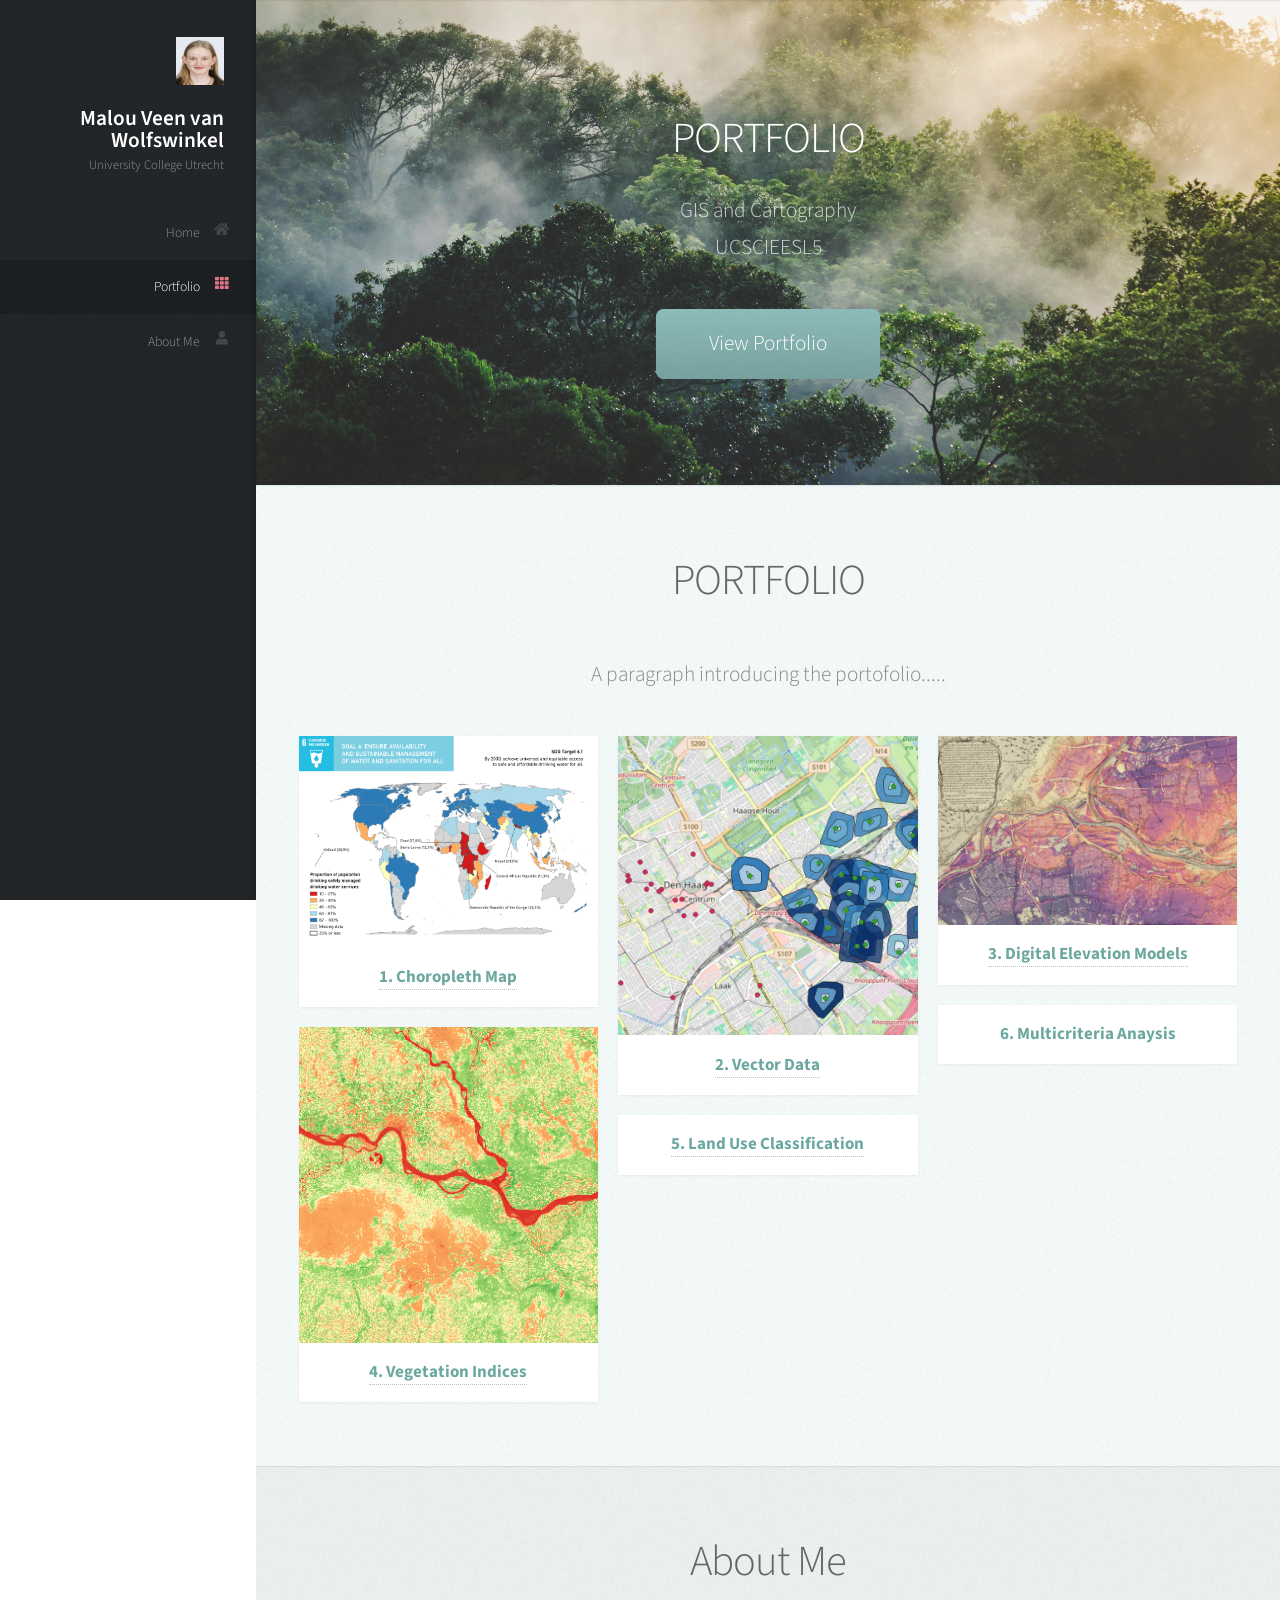
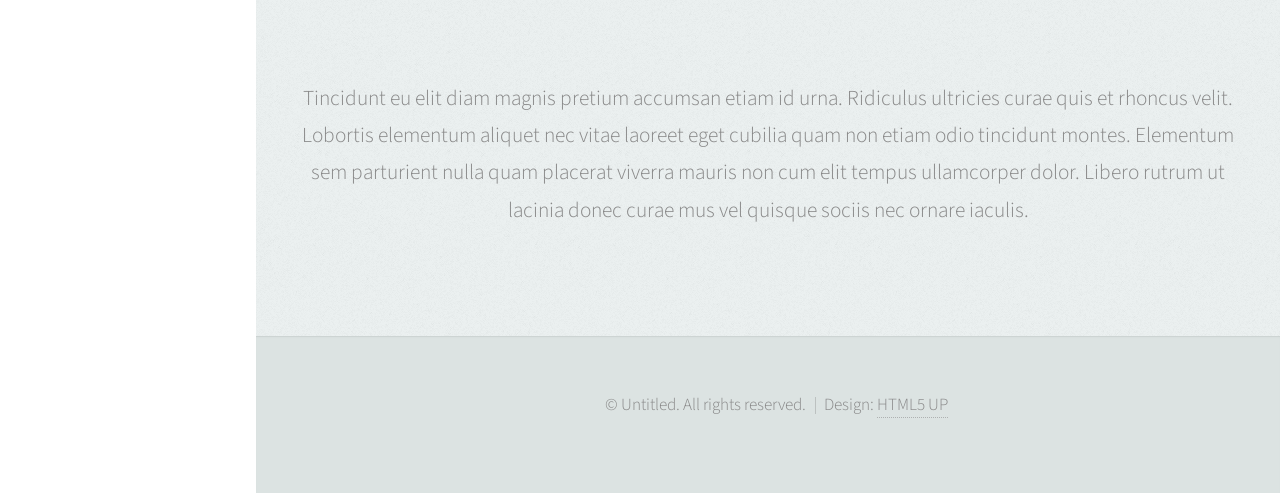
==== index.html @ cf175932 "adding covers for 5,6 adding images for 3" ====
<!DOCTYPE HTML>
<!--
	Prologue by HTML5 UP
	html5up.net | @ajlkn
	Free for personal and commercial use under the CCA 3.0 license (html5up.net/license)
-->
<html>
	<head>
		<title>GIS portfolio</title>
		<meta charset="utf-8" />
		<meta name="viewport" content="width=device-width, initial-scale=1, user-scalable=no" />
		<link rel="stylesheet" href="assets/css/main.css" />
	</head>
	<body class="is-preload">

		<!-- Header -->
			<div id="header">

				<div class="top">

					<!-- Logo -->
						<div id="logo">
							<span class="image avatar48"><img src="images/profile.png" alt="" /></span>
							<h1 id="title">Malou Veen van Wolfswinkel</h1>
							<p>University College Utrecht</p>
						</div>

					<!-- Nav -->
						<nav id="nav">
							<ul>
								<li><a href="#top" id="top-link"><span class="icon solid fa-home">Home</span></a></li>
								<li><a href="#portfolio" id="portfolio-link"><span class="icon solid fa-th">Portfolio</span></a></li>
								<li><a href="#about" id="about-link"><span class="icon solid fa-user">About Me</span></a></li>
								<!-- <li><a href="#contact" id="contact-link"><span class="icon solid fa-envelope">Contact</span></a></li> -->
							</ul>
						</nav>

				</div>

			</div>

		<!-- Main -->
			<div id="main">

				<!-- Intro -->
					<section id="top" class="one dark cover">
						<div class="container">

							<header>
								<h2 class="alt"><strong>PORTFOLIO</strong></h2>
								<p>GIS and Cartography<br />
								UCSCIEESL5</p>
							</header>

							<footer>
								<a href="#portfolio" class="button scrolly">View Portfolio</a>
							</footer>

						</div>
					</section>

				<!-- Portfolio -->
					<section id="portfolio" class="two">
						<div class="container">

							<header>
								<h2>PORTFOLIO</h2>
							</header>

							<p>A paragraph introducing the portofolio.....</p>

							<div class="row">
								<div class="col-4 col-12-mobile">
									<article class="item">
										<a href="1_choropleth_map.html" class="image fit"><img src="images/pic02.png" alt="" /></a>
										<header>
											<h3>
												<a href="1_choropleth_map.html">1. Choropleth Map</a>
											</h3>
										</header>
									</article>
									<article class="item">
										<a href="4_vegetation_indices.html" class="image fit"><img src="images/4_vegetation_indices_cover.png" alt="" /></a>
										<header>
											<h3>
												<a href="4_vegetation_indices.html">4. Vegetation Indices</a>
											</h3>
										</header>
									</article>
								</div>
								<div class="col-4 col-12-mobile">
									<article class="item">
										<a href="2_vector_data.html" class="image fit"><img src="images/2_residences_cover.png" alt="" /></a>
										<header>
											<h3>
												<a href="2_vector_data.html">2. Vector Data</a>
											</h3>
										</header>
									</article>
									<article class="item">
										<a href="5_land_use.html" class="image fit"><img src="images/5_cover.jpg" alt="" /></a>
										<header>
											<h3>
												<a href="5_land_use.html">5. Land Use Classification</a>
											</h3>
										</header>
									</article>
								</div>
								<div class="col-4 col-12-mobile">
									<article class="item">
										<a href="3_digital_elevation.html" class="image fit"><img src="images/3_elevation_cover.png" alt="" /></a>
										<header>
											<h3>
												<a href="3_digital_elevation.html">3. Digital Elevation Models</a>
											</h3>
										</header>
									</article>
									<article class="item">
										<a href="#" class="image fit"><img src="images/6_cover.jpg" alt="" /></a>
										<header>
											<h3>6. Multicriteria Anaysis</h3>
										</header>
									</article>
								</div>
							</div>

						</div>
					</section>

				<!-- About Me -->
					<section id="about" class="three">
						<div class="container">

							<header>
								<h2>About Me</h2>
							</header>

							<a href="#" class="image featured"><img src="images/pic08.jpg" alt="" /></a>

							<p>Tincidunt eu elit diam magnis pretium accumsan etiam id urna. Ridiculus
							ultricies curae quis et rhoncus velit. Lobortis elementum aliquet nec vitae
							laoreet eget cubilia quam non etiam odio tincidunt montes. Elementum sem
							parturient nulla quam placerat viverra mauris non cum elit tempus ullamcorper
							dolor. Libero rutrum ut lacinia donec curae mus vel quisque sociis nec
							ornare iaculis.</p>

						</div>
					</section>

			</div>

		<!-- Footer -->
			<div id="footer">

				<!-- Copyright -->
					<ul class="copyright">
						<li>&copy; Untitled. All rights reserved.</li><li>Design: <a href="http://html5up.net">HTML5 UP</a></li>
					</ul>

			</div>

		<!-- Scripts -->
			<script src="assets/js/jquery.min.js"></script>
			<script src="assets/js/jquery.scrolly.min.js"></script>
			<script src="assets/js/jquery.scrollex.min.js"></script>
			<script src="assets/js/browser.min.js"></script>
			<script src="assets/js/breakpoints.min.js"></script>
			<script src="assets/js/util.js"></script>
			<script src="assets/js/main.js"></script>

	</body>
</html>
---- assets/css/main.css ----
@import url("fontawesome-all.min.css");
@import url("https://fonts.googleapis.com/css?family=Source+Sans+Pro:300,300italic,400,600");

/*
	Prologue by HTML5 UP
	html5up.net | @ajlkn
	Free for personal and commercial use under the CCA 3.0 license (html5up.net/license)
*/

html, body, div, span, applet, object,
iframe, h1, h2, h3, h4, h5, h6, p, blockquote,
pre, a, abbr, acronym, address, big, cite,
code, del, dfn, em, img, ins, kbd, q, s, samp,
small, strike, strong, sub, sup, tt, var, b,
u, i, center, dl, dt, dd, ol, ul, li, fieldset,
form, label, legend, table, caption, tbody,
tfoot, thead, tr, th, td, article, aside,
canvas, details, embed, figure, figcaption,
footer, header, hgroup, menu, nav, output, ruby,
section, summary, time, mark, audio, video {
	margin: 0;
	padding: 0;
	border: 0;
	font-size: 100%;
	font: inherit;
	vertical-align: baseline;}

article, aside, details, figcaption, figure,
footer, header, hgroup, menu, nav, section {
	display: block;}

body {
	line-height: 1;
}

ol, ul {
	list-style: none;
}

blockquote, q {
	quotes: none;
}

	blockquote:before, blockquote:after, q:before, q:after {
		content: '';
		content: none;
	}

table {
	border-collapse: collapse;
	border-spacing: 0;
}

body {
	-webkit-text-size-adjust: none;
}

mark {
	background-color: transparent;
	color: inherit;
}

input::-moz-focus-inner {
	border: 0;
	padding: 0;
}

input, select, textarea {
	-moz-appearance: none;
	-webkit-appearance: none;
	-ms-appearance: none;
	appearance: none;
}

/* Basic */

	html {
		box-sizing: border-box;
	}

	*, *:before, *:after {
		box-sizing: inherit;
	}

	body {
		background: #fff;
		font-family: 'Source Sans Pro', sans-serif;
		font-size: 19pt;
		font-weight: 300;
		line-height: 1.75em;
		color: #888;
	}

		body.is-preload *, body.is-preload *:before, body.is-preload *:after {
			-moz-animation: none !important;
			-webkit-animation: none !important;
			-ms-animation: none !important;
			animation: none !important;
			-moz-transition: none !important;
			-webkit-transition: none !important;
			-ms-transition: none !important;
			transition: none !important;
		}

	input, textarea, select {
		font-family: 'Source Sans Pro', sans-serif;
		font-size: 19pt;
		font-weight: 300;
		line-height: 1.75em;
		color: #888;
	}

	h1, h2, h3, h4, h5, h6 {
		font-weight: 300;
		color: #666;
		line-height: 1.5em;
	}

	h1 a, h2 a, h3 a, h4 a, h5 a, h6 a {
		color: inherit;
		text-decoration: none;
	}

		h1 a strong, h2 a strong, h3 a strong, h4 a strong, h5 a strong, h6 a strong {
			color: #333;
		}

	h2 {
		font-size: 2em;
		letter-spacing: -1px;
	}

		h2.alt {
			color: #888;
		}

			h2.alt strong {
				color: #666;
			}

	h3 {
		font-size: 1.5em;
	}

	.row h3 {
		color: #6ca89f;
		font-weight: 700;
	}

	header {
		margin: 0 0 2em 0;
	}

		header > p {
			margin: 1em 0 0 0;
		}

	footer {
		margin: 2em 0 0 0;
	}

	strong, b {
		font-weight: 300;
		color: #666;
	}

	em, i {
		font-style: italic;
	}

	a {
		text-decoration: none;
		color: inherit;
		border-bottom: dotted 1px rgba(128, 128, 128, 0.5);
		-moz-transition: color 0.35s ease-in-out, border-bottom-color 0.35s ease-in-out;
		-webkit-transition: color 0.35s ease-in-out, border-bottom-color 0.35s ease-in-out;
		-ms-transition: color 0.35s ease-in-out, border-bottom-color 0.35s ease-in-out;
		transition: color 0.35s ease-in-out, border-bottom-color 0.35s ease-in-out;
		outline: 0;
	}

		a:hover {
			color: #E27689;
			border-bottom-color: rgba(255, 255, 255, 0);
		}

	sub {
		position: relative;
		top: 0.5em;
		font-size: 0.8em;
	}

	sup {
		position: relative;
		top: -0.5em;
		font-size: 0.8em;
	}

	hr {
		border: 0;
		border-top: solid 1px #ddd;
	}

	blockquote {
		border-left: solid 0.5em #ddd;
		padding: 1em 0 1em 2em;
		font-style: italic;
	}

	p, ul, ol, dl, table {
		margin-bottom: 2em;
	}

	br.clear {
		clear: both;
	}

/* Container */

	.container {
		margin: 0 auto;
		max-width: 100%;
		width: 1400px;
	}

		@media screen and (min-width: 961px) and (max-width: 1880px) {

			.container {
				width: 1200px;
			}

		}

		@media screen and (min-width: 961px) and (max-width: 1620px) {

			.container {
				width: 960px;
			}

		}

		@media screen and (min-width: 961px) and (max-width: 1320px) {

			.container {
				width: 100%;
			}

		}

		@media screen and (max-width: 960px) {

			.container {
				width: 100%;
			}

		}

		@media screen and (max-width: 736px) {

			.container {
				width: 100%;
			}

		}

/* Row */

	.row {
		display: flex;
		flex-wrap: wrap;
		box-sizing: border-box;
		align-items: stretch;
	}

		.row > * {
			box-sizing: border-box;
		}

		.row.gtr-uniform > * > :last-child {
			margin-bottom: 0;
		}

		.row.aln-left {
			justify-content: flex-start;
		}

		.row.aln-center {
			justify-content: center;
		}

		.row.aln-right {
			justify-content: flex-end;
		}

		.row.aln-top {
			align-items: flex-start;
		}

		.row.aln-middle {
			align-items: center;
		}

		.row.aln-bottom {
			align-items: flex-end;
		}

		.row > .imp {
			order: -1;
		}

		.row > .col-1 {
			width: 8.33333%;
		}

		.row > .off-1 {
			margin-left: 8.33333%;
		}

		.row > .col-2 {
			width: 16.66667%;
		}

		.row > .off-2 {
			margin-left: 16.66667%;
		}

		.row > .col-3 {
			width: 25%;
		}

		.row > .off-3 {
			margin-left: 25%;
		}

		.row > .col-4 {
			width: 33.33333%;
		}

		.row > .off-4 {
			margin-left: 33.33333%;
		}

		.row > .col-5 {
			width: 41.66667%;
		}

		.row > .off-5 {
			margin-left: 41.66667%;
		}

		.row > .col-6 {
			width: 50%;
		}

		.row > .off-6 {
			margin-left: 50%;
		}

		.row > .col-7 {
			width: 58.33333%;
		}

		.row > .off-7 {
			margin-left: 58.33333%;
		}

		.row > .col-8 {
			width: 66.66667%;
		}

		.row > .off-8 {
			margin-left: 66.66667%;
		}

		.row > .col-9 {
			width: 75%;
		}

		.row > .off-9 {
			margin-left: 75%;
		}

		.row > .col-10 {
			width: 83.33333%;
		}

		.row > .off-10 {
			margin-left: 83.33333%;
		}

		.row > .col-11 {
			width: 91.66667%;
		}

		.row > .off-11 {
			margin-left: 91.66667%;
		}

		.row > .col-12 {
			width: 100%;
		}

		.row > .off-12 {
			margin-left: 100%;
		}

		.row.gtr-0 {
			margin-top: 0px;
			margin-left: 0px;
		}

			.row.gtr-0 > * {
				padding: 0px 0 0 0px;
			}

			.row.gtr-0.gtr-uniform {
				margin-top: 0px;
			}

				.row.gtr-0.gtr-uniform > * {
					padding-top: 0px;
				}

		.row.gtr-25 {
			margin-top: -10px;
			margin-left: -10px;
		}

			.row.gtr-25 > * {
				padding: 10px 0 0 10px;
			}

			.row.gtr-25.gtr-uniform {
				margin-top: -10px;
			}

				.row.gtr-25.gtr-uniform > * {
					padding-top: 10px;
				}

		.row.gtr-50 {
			margin-top: -20px;
			margin-left: -20px;
		}

			.row.gtr-50 > * {
				padding: 20px 0 0 20px;
			}

			.row.gtr-50.gtr-uniform {
				margin-top: -20px;
			}

				.row.gtr-50.gtr-uniform > * {
					padding-top: 20px;
				}

		.row {
			margin-top: -40px;
			margin-left: -40px;
		}

			.row > * {
				padding: 40px 0 0 40px;
			}

			.row.gtr-uniform {
				margin-top: -40px;
			}

				.row.gtr-uniform > * {
					padding-top: 40px;
				}

		.row.gtr-150 {
			margin-top: -60px;
			margin-left: -60px;
		}

			.row.gtr-150 > * {
				padding: 60px 0 0 60px;
			}

			.row.gtr-150.gtr-uniform {
				margin-top: -60px;
			}

				.row.gtr-150.gtr-uniform > * {
					padding-top: 60px;
				}

		.row.gtr-200 {
			margin-top: -80px;
			margin-left: -80px;
		}

			.row.gtr-200 > * {
				padding: 80px 0 0 80px;
			}

			.row.gtr-200.gtr-uniform {
				margin-top: -80px;
			}

				.row.gtr-200.gtr-uniform > * {
					padding-top: 80px;
				}

		@media screen and (min-width: 961px) and (max-width: 1880px) {

			.row {
				display: flex;
				flex-wrap: wrap;
				box-sizing: border-box;
				align-items: stretch;
			}

				.row > * {
					box-sizing: border-box;
				}

				.row.gtr-uniform > * > :last-child {
					margin-bottom: 0;
				}

				.row.aln-left {
					justify-content: flex-start;
				}

				.row.aln-center {
					justify-content: center;
				}

				.row.aln-right {
					justify-content: flex-end;
				}

				.row.aln-top {
					align-items: flex-start;
				}

				.row.aln-middle {
					align-items: center;
				}

				.row.aln-bottom {
					align-items: flex-end;
				}

				.row > .imp-wide {
					order: -1;
				}

				.row > .col-1-wide {
					width: 8.33333%;
				}

				.row > .off-1-wide {
					margin-left: 8.33333%;
				}

				.row > .col-2-wide {
					width: 16.66667%;
				}

				.row > .off-2-wide {
					margin-left: 16.66667%;
				}

				.row > .col-3-wide {
					width: 25%;
				}

				.row > .off-3-wide {
					margin-left: 25%;
				}

				.row > .col-4-wide {
					width: 33.33333%;
				}

				.row > .off-4-wide {
					margin-left: 33.33333%;
				}

				.row > .col-5-wide {
					width: 41.66667%;
				}

				.row > .off-5-wide {
					margin-left: 41.66667%;
				}

				.row > .col-6-wide {
					width: 50%;
				}

				.row > .off-6-wide {
					margin-left: 50%;
				}

				.row > .col-7-wide {
					width: 58.33333%;
				}

				.row > .off-7-wide {
					margin-left: 58.33333%;
				}

				.row > .col-8-wide {
					width: 66.66667%;
				}

				.row > .off-8-wide {
					margin-left: 66.66667%;
				}

				.row > .col-9-wide {
					width: 75%;
				}

				.row > .off-9-wide {
					margin-left: 75%;
				}

				.row > .col-10-wide {
					width: 83.33333%;
				}

				.row > .off-10-wide {
					margin-left: 83.33333%;
				}

				.row > .col-11-wide {
					width: 91.66667%;
				}

				.row > .off-11-wide {
					margin-left: 91.66667%;
				}

				.row > .col-12-wide {
					width: 100%;
				}

				.row > .off-12-wide {
					margin-left: 100%;
				}

				.row.gtr-0 {
					margin-top: 0px;
					margin-left: 0px;
				}

					.row.gtr-0 > * {
						padding: 0px 0 0 0px;
					}

					.row.gtr-0.gtr-uniform {
						margin-top: 0px;
					}

						.row.gtr-0.gtr-uniform > * {
							padding-top: 0px;
						}

				.row.gtr-25 {
					margin-top: -10px;
					margin-left: -10px;
				}

					.row.gtr-25 > * {
						padding: 10px 0 0 10px;
					}

					.row.gtr-25.gtr-uniform {
						margin-top: -10px;
					}

						.row.gtr-25.gtr-uniform > * {
							padding-top: 10px;
						}

				.row.gtr-50 {
					margin-top: -20px;
					margin-left: -20px;
				}

					.row.gtr-50 > * {
						padding: 20px 0 0 20px;
					}

					.row.gtr-50.gtr-uniform {
						margin-top: -20px;
					}

						.row.gtr-50.gtr-uniform > * {
							padding-top: 20px;
						}

				.row {
					margin-top: -40px;
					margin-left: -40px;
				}

					.row > * {
						padding: 40px 0 0 40px;
					}

					.row.gtr-uniform {
						margin-top: -40px;
					}

						.row.gtr-uniform > * {
							padding-top: 40px;
						}

				.row.gtr-150 {
					margin-top: -60px;
					margin-left: -60px;
				}

					.row.gtr-150 > * {
						padding: 60px 0 0 60px;
					}

					.row.gtr-150.gtr-uniform {
						margin-top: -60px;
					}

						.row.gtr-150.gtr-uniform > * {
							padding-top: 60px;
						}

				.row.gtr-200 {
					margin-top: -80px;
					margin-left: -80px;
				}

					.row.gtr-200 > * {
						padding: 80px 0 0 80px;
					}

					.row.gtr-200.gtr-uniform {
						margin-top: -80px;
					}

						.row.gtr-200.gtr-uniform > * {
							padding-top: 80px;
						}

		}

		@media screen and (min-width: 961px) and (max-width: 1620px) {

			.row {
				display: flex;
				flex-wrap: wrap;
				box-sizing: border-box;
				align-items: stretch;
			}

				.row > * {
					box-sizing: border-box;
				}

				.row.gtr-uniform > * > :last-child {
					margin-bottom: 0;
				}

				.row.aln-left {
					justify-content: flex-start;
				}

				.row.aln-center {
					justify-content: center;
				}

				.row.aln-right {
					justify-content: flex-end;
				}

				.row.aln-top {
					align-items: flex-start;
				}

				.row.aln-middle {
					align-items: center;
				}

				.row.aln-bottom {
					align-items: flex-end;
				}

				.row > .imp-normal {
					order: -1;
				}

				.row > .col-1-normal {
					width: 8.33333%;
				}

				.row > .off-1-normal {
					margin-left: 8.33333%;
				}

				.row > .col-2-normal {
					width: 16.66667%;
				}

				.row > .off-2-normal {
					margin-left: 16.66667%;
				}

				.row > .col-3-normal {
					width: 25%;
				}

				.row > .off-3-normal {
					margin-left: 25%;
				}

				.row > .col-4-normal {
					width: 33.33333%;
				}

				.row > .off-4-normal {
					margin-left: 33.33333%;
				}

				.row > .col-5-normal {
					width: 41.66667%;
				}

				.row > .off-5-normal {
					margin-left: 41.66667%;
				}

				.row > .col-6-normal {
					width: 50%;
				}

				.row > .off-6-normal {
					margin-left: 50%;
				}

				.row > .col-7-normal {
					width: 58.33333%;
				}

				.row > .off-7-normal {
					margin-left: 58.33333%;
				}

				.row > .col-8-normal {
					width: 66.66667%;
				}

				.row > .off-8-normal {
					margin-left: 66.66667%;
				}

				.row > .col-9-normal {
					width: 75%;
				}

				.row > .off-9-normal {
					margin-left: 75%;
				}

				.row > .col-10-normal {
					width: 83.33333%;
				}

				.row > .off-10-normal {
					margin-left: 83.33333%;
				}

				.row > .col-11-normal {
					width: 91.66667%;
				}

				.row > .off-11-normal {
					margin-left: 91.66667%;
				}

				.row > .col-12-normal {
					width: 100%;
				}

				.row > .off-12-normal {
					margin-left: 100%;
				}

				.row.gtr-0 {
					margin-top: 0px;
					margin-left: 0px;
				}

					.row.gtr-0 > * {
						padding: 0px 0 0 0px;
					}

					.row.gtr-0.gtr-uniform {
						margin-top: 0px;
					}

						.row.gtr-0.gtr-uniform > * {
							padding-top: 0px;
						}

				.row.gtr-25 {
					margin-top: -10px;
					margin-left: -10px;
				}

					.row.gtr-25 > * {
						padding: 10px 0 0 10px;
					}

					.row.gtr-25.gtr-uniform {
						margin-top: -10px;
					}

						.row.gtr-25.gtr-uniform > * {
							padding-top: 10px;
						}

				.row.gtr-50 {
					margin-top: -20px;
					margin-left: -20px;
				}

					.row.gtr-50 > * {
						padding: 20px 0 0 20px;
					}

					.row.gtr-50.gtr-uniform {
						margin-top: -20px;
					}

						.row.gtr-50.gtr-uniform > * {
							padding-top: 20px;
						}

				.row {
					margin-top: -40px;
					margin-left: -40px;
				}

					.row > * {
						padding: 40px 0 0 40px;
					}

					.row.gtr-uniform {
						margin-top: -40px;
					}

						.row.gtr-uniform > * {
							padding-top: 40px;
						}

				.row.gtr-150 {
					margin-top: -60px;
					margin-left: -60px;
				}

					.row.gtr-150 > * {
						padding: 60px 0 0 60px;
					}

					.row.gtr-150.gtr-uniform {
						margin-top: -60px;
					}

						.row.gtr-150.gtr-uniform > * {
							padding-top: 60px;
						}

				.row.gtr-200 {
					margin-top: -80px;
					margin-left: -80px;
				}

					.row.gtr-200 > * {
						padding: 80px 0 0 80px;
					}

					.row.gtr-200.gtr-uniform {
						margin-top: -80px;
					}

						.row.gtr-200.gtr-uniform > * {
							padding-top: 80px;
						}

		}

		@media screen and (min-width: 961px) and (max-width: 1320px) {

			.row {
				display: flex;
				flex-wrap: wrap;
				box-sizing: border-box;
				align-items: stretch;
			}

				.row > * {
					box-sizing: border-box;
				}

				.row.gtr-uniform > * > :last-child {
					margin-bottom: 0;
				}

				.row.aln-left {
					justify-content: flex-start;
				}

				.row.aln-center {
					justify-content: center;
				}

				.row.aln-right {
					justify-content: flex-end;
				}

				.row.aln-top {
					align-items: flex-start;
				}

				.row.aln-middle {
					align-items: center;
				}

				.row.aln-bottom {
					align-items: flex-end;
				}

				.row > .imp-narrow {
					order: -1;
				}

				.row > .col-1-narrow {
					width: 8.33333%;
				}

				.row > .off-1-narrow {
					margin-left: 8.33333%;
				}

				.row > .col-2-narrow {
					width: 16.66667%;
				}

				.row > .off-2-narrow {
					margin-left: 16.66667%;
				}

				.row > .col-3-narrow {
					width: 25%;
				}

				.row > .off-3-narrow {
					margin-left: 25%;
				}

				.row > .col-4-narrow {
					width: 33.33333%;
				}

				.row > .off-4-narrow {
					margin-left: 33.33333%;
				}

				.row > .col-5-narrow {
					width: 41.66667%;
				}

				.row > .off-5-narrow {
					margin-left: 41.66667%;
				}

				.row > .col-6-narrow {
					width: 50%;
				}

				.row > .off-6-narrow {
					margin-left: 50%;
				}

				.row > .col-7-narrow {
					width: 58.33333%;
				}

				.row > .off-7-narrow {
					margin-left: 58.33333%;
				}

				.row > .col-8-narrow {
					width: 66.66667%;
				}

				.row > .off-8-narrow {
					margin-left: 66.66667%;
				}

				.row > .col-9-narrow {
					width: 75%;
				}

				.row > .off-9-narrow {
					margin-left: 75%;
				}

				.row > .col-10-narrow {
					width: 83.33333%;
				}

				.row > .off-10-narrow {
					margin-left: 83.33333%;
				}

				.row > .col-11-narrow {
					width: 91.66667%;
				}

				.row > .off-11-narrow {
					margin-left: 91.66667%;
				}

				.row > .col-12-narrow {
					width: 100%;
				}

				.row > .off-12-narrow {
					margin-left: 100%;
				}

				.row.gtr-0 {
					margin-top: 0px;
					margin-left: 0px;
				}

					.row.gtr-0 > * {
						padding: 0px 0 0 0px;
					}

					.row.gtr-0.gtr-uniform {
						margin-top: 0px;
					}

						.row.gtr-0.gtr-uniform > * {
							padding-top: 0px;
						}

				.row.gtr-25 {
					margin-top: -5px;
					margin-left: -5px;
				}

					.row.gtr-25 > * {
						padding: 5px 0 0 5px;
					}

					.row.gtr-25.gtr-uniform {
						margin-top: -5px;
					}

						.row.gtr-25.gtr-uniform > * {
							padding-top: 5px;
						}

				.row.gtr-50 {
					margin-top: -10px;
					margin-left: -10px;
				}

					.row.gtr-50 > * {
						padding: 10px 0 0 10px;
					}

					.row.gtr-50.gtr-uniform {
						margin-top: -10px;
					}

						.row.gtr-50.gtr-uniform > * {
							padding-top: 10px;
						}

				.row {
					margin-top: -20px;
					margin-left: -20px;
				}

					.row > * {
						padding: 20px 0 0 20px;
					}

					.row.gtr-uniform {
						margin-top: -20px;
					}

						.row.gtr-uniform > * {
							padding-top: 20px;
						}

				.row.gtr-150 {
					margin-top: -30px;
					margin-left: -30px;
				}

					.row.gtr-150 > * {
						padding: 30px 0 0 30px;
					}

					.row.gtr-150.gtr-uniform {
						margin-top: -30px;
					}

						.row.gtr-150.gtr-uniform > * {
							padding-top: 30px;
						}

				.row.gtr-200 {
					margin-top: -40px;
					margin-left: -40px;
				}

					.row.gtr-200 > * {
						padding: 40px 0 0 40px;
					}

					.row.gtr-200.gtr-uniform {
						margin-top: -40px;
					}

						.row.gtr-200.gtr-uniform > * {
							padding-top: 40px;
						}

		}

		@media screen and (max-width: 960px) {

			.row {
				display: flex;
				flex-wrap: wrap;
				box-sizing: border-box;
				align-items: stretch;
			}

				.row > * {
					box-sizing: border-box;
				}

				.row.gtr-uniform > * > :last-child {
					margin-bottom: 0;
				}

				.row.aln-left {
					justify-content: flex-start;
				}

				.row.aln-center {
					justify-content: center;
				}

				.row.aln-right {
					justify-content: flex-end;
				}

				.row.aln-top {
					align-items: flex-start;
				}

				.row.aln-middle {
					align-items: center;
				}

				.row.aln-bottom {
					align-items: flex-end;
				}

				.row > .imp-narrower {
					order: -1;
				}

				.row > .col-1-narrower {
					width: 8.33333%;
				}

				.row > .off-1-narrower {
					margin-left: 8.33333%;
				}

				.row > .col-2-narrower {
					width: 16.66667%;
				}

				.row > .off-2-narrower {
					margin-left: 16.66667%;
				}

				.row > .col-3-narrower {
					width: 25%;
				}

				.row > .off-3-narrower {
					margin-left: 25%;
				}

				.row > .col-4-narrower {
					width: 33.33333%;
				}

				.row > .off-4-narrower {
					margin-left: 33.33333%;
				}

				.row > .col-5-narrower {
					width: 41.66667%;
				}

				.row > .off-5-narrower {
					margin-left: 41.66667%;
				}

				.row > .col-6-narrower {
					width: 50%;
				}

				.row > .off-6-narrower {
					margin-left: 50%;
				}

				.row > .col-7-narrower {
					width: 58.33333%;
				}

				.row > .off-7-narrower {
					margin-left: 58.33333%;
				}

				.row > .col-8-narrower {
					width: 66.66667%;
				}

				.row > .off-8-narrower {
					margin-left: 66.66667%;
				}

				.row > .col-9-narrower {
					width: 75%;
				}

				.row > .off-9-narrower {
					margin-left: 75%;
				}

				.row > .col-10-narrower {
					width: 83.33333%;
				}

				.row > .off-10-narrower {
					margin-left: 83.33333%;
				}

				.row > .col-11-narrower {
					width: 91.66667%;
				}

				.row > .off-11-narrower {
					margin-left: 91.66667%;
				}

				.row > .col-12-narrower {
					width: 100%;
				}

				.row > .off-12-narrower {
					margin-left: 100%;
				}

				.row.gtr-0 {
					margin-top: 0px;
					margin-left: 0px;
				}

					.row.gtr-0 > * {
						padding: 0px 0 0 0px;
					}

					.row.gtr-0.gtr-uniform {
						margin-top: 0px;
					}

						.row.gtr-0.gtr-uniform > * {
							padding-top: 0px;
						}

				.row.gtr-25 {
					margin-top: -5px;
					margin-left: -5px;
				}

					.row.gtr-25 > * {
						padding: 5px 0 0 5px;
					}

					.row.gtr-25.gtr-uniform {
						margin-top: -5px;
					}

						.row.gtr-25.gtr-uniform > * {
							padding-top: 5px;
						}

				.row.gtr-50 {
					margin-top: -10px;
					margin-left: -10px;
				}

					.row.gtr-50 > * {
						padding: 10px 0 0 10px;
					}

					.row.gtr-50.gtr-uniform {
						margin-top: -10px;
					}

						.row.gtr-50.gtr-uniform > * {
							padding-top: 10px;
						}

				.row {
					margin-top: -20px;
					margin-left: -20px;
				}

					.row > * {
						padding: 20px 0 0 20px;
					}

					.row.gtr-uniform {
						margin-top: -20px;
					}

						.row.gtr-uniform > * {
							padding-top: 20px;
						}

				.row.gtr-150 {
					margin-top: -30px;
					margin-left: -30px;
				}

					.row.gtr-150 > * {
						padding: 30px 0 0 30px;
					}

					.row.gtr-150.gtr-uniform {
						margin-top: -30px;
					}

						.row.gtr-150.gtr-uniform > * {
							padding-top: 30px;
						}

				.row.gtr-200 {
					margin-top: -40px;
					margin-left: -40px;
				}

					.row.gtr-200 > * {
						padding: 40px 0 0 40px;
					}

					.row.gtr-200.gtr-uniform {
						margin-top: -40px;
					}

						.row.gtr-200.gtr-uniform > * {
							padding-top: 40px;
						}

		}

		@media screen and (max-width: 736px) {

			.row {
				display: flex;
				flex-wrap: wrap;
				box-sizing: border-box;
				align-items: stretch;
			}

				.row > * {
					box-sizing: border-box;
				}

				.row.gtr-uniform > * > :last-child {
					margin-bottom: 0;
				}

				.row.aln-left {
					justify-content: flex-start;
				}

				.row.aln-center {
					justify-content: center;
				}

				.row.aln-right {
					justify-content: flex-end;
				}

				.row.aln-top {
					align-items: flex-start;
				}

				.row.aln-middle {
					align-items: center;
				}

				.row.aln-bottom {
					align-items: flex-end;
				}

				.row > .imp-mobile {
					order: -1;
				}

				.row > .col-1-mobile {
					width: 8.33333%;
				}

				.row > .off-1-mobile {
					margin-left: 8.33333%;
				}

				.row > .col-2-mobile {
					width: 16.66667%;
				}

				.row > .off-2-mobile {
					margin-left: 16.66667%;
				}

				.row > .col-3-mobile {
					width: 25%;
				}

				.row > .off-3-mobile {
					margin-left: 25%;
				}

				.row > .col-4-mobile {
					width: 33.33333%;
				}

				.row > .off-4-mobile {
					margin-left: 33.33333%;
				}

				.row > .col-5-mobile {
					width: 41.66667%;
				}

				.row > .off-5-mobile {
					margin-left: 41.66667%;
				}

				.row > .col-6-mobile {
					width: 50%;
				}

				.row > .off-6-mobile {
					margin-left: 50%;
				}

				.row > .col-7-mobile {
					width: 58.33333%;
				}

				.row > .off-7-mobile {
					margin-left: 58.33333%;
				}

				.row > .col-8-mobile {
					width: 66.66667%;
				}

				.row > .off-8-mobile {
					margin-left: 66.66667%;
				}

				.row > .col-9-mobile {
					width: 75%;
				}

				.row > .off-9-mobile {
					margin-left: 75%;
				}

				.row > .col-10-mobile {
					width: 83.33333%;
				}

				.row > .off-10-mobile {
					margin-left: 83.33333%;
				}

				.row > .col-11-mobile {
					width: 91.66667%;
				}

				.row > .off-11-mobile {
					margin-left: 91.66667%;
				}

				.row > .col-12-mobile {
					width: 100%;
				}

				.row > .off-12-mobile {
					margin-left: 100%;
				}

				.row.gtr-0 {
					margin-top: 0px;
					margin-left: 0px;
				}

					.row.gtr-0 > * {
						padding: 0px 0 0 0px;
					}

					.row.gtr-0.gtr-uniform {
						margin-top: 0px;
					}

						.row.gtr-0.gtr-uniform > * {
							padding-top: 0px;
						}

				.row.gtr-25 {
					margin-top: -5px;
					margin-left: -5px;
				}

					.row.gtr-25 > * {
						padding: 5px 0 0 5px;
					}

					.row.gtr-25.gtr-uniform {
						margin-top: -5px;
					}

						.row.gtr-25.gtr-uniform > * {
							padding-top: 5px;
						}

				.row.gtr-50 {
					margin-top: -10px;
					margin-left: -10px;
				}

					.row.gtr-50 > * {
						padding: 10px 0 0 10px;
					}

					.row.gtr-50.gtr-uniform {
						margin-top: -10px;
					}

						.row.gtr-50.gtr-uniform > * {
							padding-top: 10px;
						}

				.row {
					margin-top: -20px;
					margin-left: -20px;
				}

					.row > * {
						padding: 20px 0 0 20px;
					}

					.row.gtr-uniform {
						margin-top: -20px;
					}

						.row.gtr-uniform > * {
							padding-top: 20px;
						}

				.row.gtr-150 {
					margin-top: -30px;
					margin-left: -30px;
				}

					.row.gtr-150 > * {
						padding: 30px 0 0 30px;
					}

					.row.gtr-150.gtr-uniform {
						margin-top: -30px;
					}

						.row.gtr-150.gtr-uniform > * {
							padding-top: 30px;
						}

				.row.gtr-200 {
					margin-top: -40px;
					margin-left: -40px;
				}

					.row.gtr-200 > * {
						padding: 40px 0 0 40px;
					}

					.row.gtr-200.gtr-uniform {
						margin-top: -40px;
					}

						.row.gtr-200.gtr-uniform > * {
							padding-top: 40px;
						}

		}

/* Sections/Article */

	section, article {
		margin-bottom: 3em;
	}

		section > :last-child,
		section > .container, section:last-child, article > :last-child,
		article > .container, article:last-child {
			margin-bottom: 0;
		}

		.row > section, .row > article {
			margin-bottom: 0;
		}

/* Image */

	.image {
		display: inline-block;
		border: 0;
	}

		.image img {
			display: block;
			width: 100%;
		}

		.image.avatar48 {
			width: 48px;
			height: 48px;
			background: #f00;
		}

			.image.avatar48 img {
				width: 48px;
				height: 48px;
			}

		.image.fit {
			display: block;
			width: 100%;
		}

		.image.featured {
			display: block;
			width: 100%;
			margin: 0 0 2em 0;
		}

		.image.left {
			float: left;
			margin: 0 2em 2em 0;
		}

		.image.centered {
			display: block;
			margin: 0 0 2em 0;
		}

			.image.centered img {
				margin: 0 auto;
				width: auto;
			}

/* List */

	ul {
		list-style: disc;
		padding-left: 1em;
	}

		ul li {
			padding-left: 0.5em;
		}

	ol {
		list-style: decimal;
		padding-left: 1.25em;
	}

		ol li {
			padding-left: 0.25em;
		}

/* Icons */

	ul.icons {
		cursor: default;
		list-style: none;
		padding-left: 0;
	}

		ul.icons li {
			display: inline-block;
			padding-left: 0;
		}

		ul.icons a {
			display: inline-block;
			width: 2em;
			height: 2em;
			line-height: 2em;
			text-align: center;
			border: 0;
		}

/* Form */

	form label {
		display: block;
		text-align: left;
		margin-bottom: 0.5em;
	}

	form input[type="text"],
	form input[type="email"],
	form input[type="password"],
	form select,
	form textarea {
		position: relative;
		-webkit-appearance: none;
		display: block;
		border: 0;
		outline: 0;
		background: #fff;
		background: rgba(255, 255, 255, 0.75);
		width: 100%;
		border-radius: 0.35em;
		padding: 0.75em 1em 0.75em 1em;
		box-shadow: inset 0 0.1em 0.1em 0 rgba(0, 0, 0, 0.05);
		border: solid 1px rgba(0, 0, 0, 0.15);
		-moz-transition: all 0.35s ease-in-out;
		-webkit-transition: all 0.35s ease-in-out;
		-ms-transition: all 0.35s ease-in-out;
		transition: all 0.35s ease-in-out;
	}

		form input[type="text"]:focus,
		form input[type="email"]:focus,
		form input[type="password"]:focus,
		form select:focus,
		form textarea:focus {
			box-shadow: 0 0 2px 1px #8ebebc;
			background: #fff;
		}

	form input[type="text"],
	form input[type="email"],
	form input[type="password"],
	form select {
		line-height: 1.25em;
	}

	form textarea {
		min-height: 14em;
	}

	form ::-webkit-input-placeholder {
		color: #555 !important;
	}

	form :-moz-placeholder {
		color: #555 !important;
	}

	form ::-moz-placeholder {
		color: #555 !important;
	}

	form :-ms-input-placeholder {
		color: #555 !important;
	}

	form ::-moz-focus-inner {
		border: 0;
	}

/* Table */

	table {
		width: 100%;
		text-align: left;
	}

		table tbody tr:nth-child(2n+2) {
			background: #f4f4f4;
		}

		table td {
			padding: 0.5em 1em 0.5em 1em;
		}

		table th {
			text-align: left;
			padding: 0.5em 1em 0.5em 1em;
			color: #fff;
			background: #222729 url("images/overlay.png");
		}

		table thead {
			background: #444;
			color: #fff;
		}

		table tfoot {
			background: #eee;
		}

/* Button */

	input[type="button"],
	input[type="submit"],
	input[type="reset"],
	button,
	.button {
		position: relative;
		display: inline-block;
		border-radius: 0.35em;
		color: #fff !important;
		text-decoration: none;
		padding: 0.75em 2.5em 0.75em 2.5em;
		background-color: #8ebebc;
		border: 0;
		cursor: pointer;
		background-image: -moz-linear-gradient(top, rgba(0, 0, 0, 0), rgba(0, 0, 0, 0.15)), url("images/overlay.png");
		background-image: -webkit-linear-gradient(top, rgba(0, 0, 0, 0), rgba(0, 0, 0, 0.15)), url("images/overlay.png");
		background-image: -ms-linear-gradient(top, rgba(0, 0, 0, 0), rgba(0, 0, 0, 0.15)), url("images/overlay.png");
		background-image: linear-gradient(top, rgba(0, 0, 0, 0), rgba(0, 0, 0, 0.15)), url("images/overlay.png");
		-moz-transition: background-color 0.35s ease-in-out;
		-webkit-transition: background-color 0.35s ease-in-out;
		-ms-transition: background-color 0.35s ease-in-out;
		transition: background-color 0.35s ease-in-out;
	}

		input[type="button"]:hover,
		input[type="submit"]:hover,
		input[type="reset"]:hover,
		button:hover,
		.button:hover {
			background-color: #9ececc;
		}

		input[type="button"]:active,
		input[type="submit"]:active,
		input[type="reset"]:active,
		button:active,
		.button:active {
			background-color: #7eaeac;
		}

/* Item */

	.item {
		box-shadow: 0 0.05em 0.15em 0 rgba(0, 0, 0, 0.05);
		margin-bottom: 40px;
	}

		.item header {
			background: #fff;
			margin: 0;
			padding: 1em 0 1em 0;
			font-size: 0.8em;
		}

			.item header h3 {
				font-size: 1em;
			}

/* Icons */

	.icon {
		text-decoration: none;
		text-decoration: none;
	}

		.icon:before {
			-moz-osx-font-smoothing: grayscale;
			-webkit-font-smoothing: antialiased;
			display: inline-block;
			font-style: normal;
			font-variant: normal;
			text-rendering: auto;
			line-height: 1;
			text-transform: none !important;
			font-family: 'Font Awesome 5 Free';
			font-weight: 400;
		}

		.icon:before {
			line-height: inherit;
		}

		.icon > .label {
			display: none;
		}

		.icon.solid:before {
			font-weight: 900;
		}

		.icon.brands:before {
			font-family: 'Font Awesome 5 Brands';
		}

/* Header */

	#header {
		display: -moz-flex;
		display: -webkit-flex;
		display: -ms-flex;
		display: flex;
		-moz-flex-direction: column;
		-webkit-flex-direction: column;
		-ms-flex-direction: column;
		flex-direction: column;
		-moz-justify-content: space-between;
		-webkit-justify-content: space-between;
		-ms-justify-content: space-between;
		justify-content: space-between;
		background: #222629 url("images/overlay.png");
		box-shadow: inset -0.25em 0 0.25em 0 rgba(0, 0, 0, 0.1);
		color: #fff;
		height: 100%;
		left: 0;
		overflow-y: auto;
		position: fixed;
		text-align: right;
		top: 0;
		width: 375px;
	}

		#header .top {
			-moz-flex-grow: 1;
			-webkit-flex-grow: 1;
			-ms-flex-grow: 1;
			flex-grow: 1;
		}

		#header .bottom {
			-moz-flex-shrink: 0;
			-webkit-flex-shrink: 0;
			-ms-flex-shrink: 0;
			flex-shrink: 0;
			padding: 1.5em 0 0.75em 0;
		}

			#header .bottom > :last-child {
				margin-bottom: 0;
			}

		#header .icons {
			font-size: 0.8em;
			text-align: center;
		}

			#header .icons a {
				color: #41484c;
				-moz-transition: color 0.35s ease-in-out;
				-webkit-transition: color 0.35s ease-in-out;
				-ms-transition: color 0.35s ease-in-out;
				transition: color 0.35s ease-in-out;
			}

				#header .icons a:hover {
					color: #fff;
				}

	#logo {
		position: relative;
		margin: 1.75em 1.5em 1.5em 1.5em;
		min-height: 48px;
		cursor: default;
	}

		#logo h1 {
			position: relative;
			color: #fff;
			font-weight: 600;
			font-size: 1em;
			line-height: 1em;
		}

		#logo p {
			position: relative;
			display: block;
			font-size: 0.6em;
			color: rgba(255, 255, 255, 0.5);
			line-height: 1.25em;
			margin: 0.5em 0 0 0;
		}

		#logo .image {
			position: absolute;
			left: 0;
			top: 0;
		}

	#nav ul {
		list-style: none;
		padding-left: 0;
		margin-bottom: 0;
	}

		#nav ul li {
			padding-left: 0;
		}

			#nav ul li a {
				display: block;
				padding: 0.5em 1.5em 0.5em 1.5em;
				color: rgba(255, 255, 255, 0.5);
				text-decoration: none;
				outline: 0;
				border: 0;
				-moz-transition: none;
				-webkit-transition: none;
				-ms-transition: none;
				transition: none;
			}

				#nav ul li a span {
					position: relative;
					display: block;
					font-size: 0.8em;
				}

					#nav ul li a span:before {
						position: absolute;
						left: 0;
						color: #41484c;
						text-align: center;
						width: 1.25em;
						line-height: 1.75em;
					}

				#nav ul li a.active {
					background: rgba(0, 0, 0, 0.15);
					box-shadow: inset 0 0 0.25em 0 rgba(0, 0, 0, 0.125);
					color: #fff;
				}

					#nav ul li a.active span:before {
						color: #e27689;
					}

/* Footer */

	#footer {
		margin-left: 375px;
		text-align: center;
		background-color: #dce3e2;
		padding: 3em 0 4em 0;
		box-shadow: inset 0 1px 0 0 rgba(0, 0, 0, 0.05), inset 0 0.1em 0.1em 0 rgba(0, 0, 0, 0.025);
		font-size: 0.8em;
	}

		#footer .copyright {
			cursor: default;
			margin: 0;
		}

			#footer .copyright li {
				display: inline-block;
				line-height: 1em;
				border-left: solid 1px rgba(128, 128, 128, 0.35);
				padding: 0 0 0 0.5em;
				margin: 0 0 0 0.5em;
			}

				#footer .copyright li:first-child {
					border-left: 0;
					padding-left: 0;
					margin-left: 0;
				}

/* Main */

	#main {
		margin-left: 375px;
	}

		#main > section {
			margin: 0;
			overflow: hidden;
			padding: 4em 0;
			box-shadow: inset 0 1px 0 0 rgba(0, 0, 0, 0.05), inset 0 0.1em 0.1em 0 rgba(0, 0, 0, 0.025);
			text-align: center;
			background-image: url("images/overlay.png");
		}

			#main > section.dark {
				color: #ddd;
				color: rgba(255, 255, 255, 0.75);
			}

				#main > section.dark h2, #main > section.dark h3, #main > section.dark h4, #main > section.dark h5, #main > section.dark h6 {
					color: inherit;
				}

				#main > section.dark strong {
					color: #fff;
					border-color: inherit;
				}

				#main > section.dark a {
					color: #fff;
					border-color: inherit;
				}

					#main > section.dark a:hover {
						border-bottom-color: rgba(255, 255, 255, 0);
					}

			#main > section.cover {
				padding: 10em 0;
				background-size: cover;
				background-position: center center;
			}

			#main > section.one {
				background-color: #81918E;
				background-image: url("../../images/banner.jpg");
			}

			#main > section.two {
				background-color: #f5fafa;
			}

			#main > section.three {
				background-color: #ecf1f1;
			}

			#main > section.four {
				background-color: #e8edec;
			}

/* Wide */

	@media screen and (min-width: 961px) and (max-width: 1880px) {

		/* Basic */

			body, input, textarea, select {
				font-size: 17pt;
			}

		/* Header */

			#header {
				width: 300px;
			}

		/* Footer */

			#footer {
				margin-left: 300px;
			}

		/* Main */

			#main {
				margin-left: 300px;
			}

	}

/* Normal */

	@media screen and (min-width: 961px) and (max-width: 1620px) {

		/* Main */

			#main > section {
				padding: 3em 0;
			}

			#main section.cover {
				padding: 5em 0;
			}

	}

/* Narrow */

	@media screen and (min-width: 961px) and (max-width: 1320px) {

		/* Basic */

			body, input, textarea, select {
				font-size: 16pt;
			}

			.container {
				padding: 0 2em 0 2em;
			}

		/* Icons */

			ul.icons li a {
				width: 1.75em;
			}

		/* Item */

			.item {
				margin-bottom: 20px;
			}

		/* Header */

			#header {
				width: 20%;
			}

			#logo .image {
				position: relative;
				margin: 0 0 0.5em 0;
			}

			#nav ul li a {
				font-size: 0.8em;
				padding-top: 0.5em;
				padding-bottom: 0.5em;
			}

				#nav ul li a span {
					padding-right: 2.25em;
				}

					#nav ul li a span:before {
						left: 100%;
						margin-left: -1.25em;
						line-height: 2.25em;
					}

		/* Footer */

			#footer {
				margin-left: 20%;
			}

		/* Main */

			#main {
				margin-left: 20%;
			}

	}

/* Narrower */

	#headerToggle {
		display: none;
	}

	@media screen and (max-width: 960px) {

		/* Basic */

			html, body {
				overflow-x: hidden;
			}

			body, input, textarea, select {
				font-size: 16pt;
			}

			header br {
				display: none;
			}

			.container {
				padding: 0 2em 0 2em;
			}

		/* Item */

			.item {
				margin-bottom: 15px;
			}

		/* Icons */

			ul.icons a {
				width: 1.75em;
				font-size: 1.25em;
			}

		/* Header */

			#header {
				-moz-backface-visibility: hidden;
				-webkit-backface-visibility: hidden;
				-ms-backface-visibility: hidden;
				backface-visibility: hidden;
				-moz-transform: translateX(-275px);
				-webkit-transform: translateX(-275px);
				-ms-transform: translateX(-275px);
				transform: translateX(-275px);
				-moz-transition: -moz-transform 0.5s ease;
				-webkit-transition: -webkit-transform 0.5s ease;
				-ms-transition: -ms-transform 0.5s ease;
				transition: transform 0.5s ease;
				-webkit-overflow-scrolling: touch;
				display: block;
				height: 100%;
				left: 0;
				overflow-y: auto;
				position: fixed;
				top: 0;
				width: 275px;
				z-index: 10002;
				width: 275px;
				background: #222729 url("images/overlay.png");
				box-shadow: inset -0.25em 0 0.25em 0 rgba(0, 0, 0, 0.125);
			}

				#header .top {
					position: relative;
				}

				#header .bottom {
					border-top: solid 1px rgba(255, 255, 255, 0.05);
					box-shadow: 0 -1px 0 0 rgba(0, 0, 0, 0.15);
					padding-top: 2em;
					margin-top: 2em;
					position: relative;
				}

			#logo {
				margin: 1.5em 1.25em 1.25em 1.25em;
			}

			#nav ul li a {
				padding: 0.5em 1.25em 0.5em 1.25em;
			}

			#headerToggle {
				-moz-backface-visibility: hidden;
				-webkit-backface-visibility: hidden;
				-ms-backface-visibility: hidden;
				backface-visibility: hidden;
				-moz-transition: -moz-transform 0.5s ease;
				-webkit-transition: -webkit-transform 0.5s ease;
				-ms-transition: -ms-transform 0.5s ease;
				transition: transform 0.5s ease;
				display: block;
				height: 2.25em;
				left: 0;
				position: fixed;
				top: 0;
				width: 3.25em;
				z-index: 10001;
			}

				#headerToggle .toggle {
					text-decoration: none;
					position: absolute;
					left: 0;
					top: 0;
					width: 100%;
					height: 100%;
					outline: 0;
					border: 0;
				}

					#headerToggle .toggle:before {
						-moz-osx-font-smoothing: grayscale;
						-webkit-font-smoothing: antialiased;
						display: inline-block;
						font-style: normal;
						font-variant: normal;
						text-rendering: auto;
						line-height: 1;
						text-transform: none !important;
						font-family: 'Font Awesome 5 Free';
						font-weight: 900;
					}

					#headerToggle .toggle:before {
						text-decoration: none;
						content: '\f0c9';
						color: #fff;
						font-size: 18px;
						background: rgba(128, 136, 144, 0.5);
						border-radius: 0.35em;
						text-align: center;
						position: absolute;
						left: 0.5em;
						top: 0.5em;
						display: block;
						width: 3.25em;
						height: 2.25em;
						line-height: 2.25em;
					}

			body.header-visible #main {
				-moz-transform: translateX(275px);
				-webkit-transform: translateX(275px);
				-ms-transform: translateX(275px);
				transform: translateX(275px);
			}

			body.header-visible #headerToggle {
				-moz-transform: translateX(275px);
				-webkit-transform: translateX(275px);
				-ms-transform: translateX(275px);
				transform: translateX(275px);
			}

			body.header-visible #header {
				-moz-transform: translateX(0);
				-webkit-transform: translateX(0);
				-ms-transform: translateX(0);
				transform: translateX(0);
			}

		/* Footer */

			#footer {
				margin-left: 0;
			}

		/* Main */

			#main {
				-moz-backface-visibility: hidden;
				-webkit-backface-visibility: hidden;
				-ms-backface-visibility: hidden;
				backface-visibility: hidden;
				-moz-transition: -moz-transform 0.5s ease;
				-webkit-transition: -webkit-transform 0.5s ease;
				-ms-transition: -ms-transform 0.5s ease;
				transition: transform 0.5s ease;
				padding-bottom: 1px;
				margin-left: 0;
			}

				#main > section {
					padding: 3em 0;
				}

				#main section.cover {
					padding: 4em 0;
				}

	}

/* Mobile */

	@media screen and (max-width: 736px) {

		/* Basic */

			body, input, textarea, select {
				font-size: 14pt;
			}

			h2 {
				font-size: 1.5em;
				letter-spacing: 0;
				font-weight: 300;
			}

			.container {
				padding: 0 15px 0 15px;
			}

		/* List */

			ul.icons a {
				width: 2em;
				font-size: 1.25em;
			}

		/* Main */

			#main > section {
				padding: 2em 0;
			}

			#main section.cover {
				padding: 4em 0em;
			}

				#main section.cover header {
					padding: 0 1em;
				}

		/* Footer */

			#footer .copyright li {
				display: block;
				line-height: 1.25em;
				border: 0;
				padding: 0;
				margin: 1em 0 0 0;
			}

				#footer .copyright li:first-child {
					margin-top: 0;
				}

	}


.hero-meta {
  display: flex;
  flex-wrap: wrap;
  gap: 0.5rem;
  justify-content: center;   /* ✅ center horizontally */
  margin-bottom: 1.5rem;     /* ✅ space below pills */
}


.meta-item {
  padding: 0.4rem 1rem;
  border-radius: 999px;

  font-size: 0.9rem;
  font-weight: 600;
  letter-spacing: 0.05em;
  text-transform: uppercase;

  background: #6ca89f;
  color: white;

  line-height: 1;
  transition: background 0.2s ease;
}

.meta-item:hover {
  background: #eb9a38;
}

/* Cards at the bottom */
.card-row {
  display: flex !important;
  flex-wrap: wrap;
  gap: 2rem;
  margin-top: 3rem;
  justify-content: space-between;
}

.info-card {
  flex: 1 1 calc(33.333% - 1.5rem);
  background: #6ca89f;
	color: #ffffff;
  padding: 1.5rem;
  border-radius: 15px;
  box-shadow: 0 8px 20px rgba(0,0,0,0.1);
  text-align: left;
  min-width: 250px;
}
.info-card h3 {
  margin-top: 0;
  font-size: 1.25rem;
	color: #2b5651;
  font-weight: bold;
}
.info-card a,
.info-card p,
.info-card li,
.info-card span,
.info-card strong {
	color: #ffffff;
	font-size: 1.2rem;
}
.info-card a:hover {
	opacity: 0.9;
	text-decoration: underline;
}
.info-card strong {
	font-weight: 700;
}

#6ca89f
#2b5651
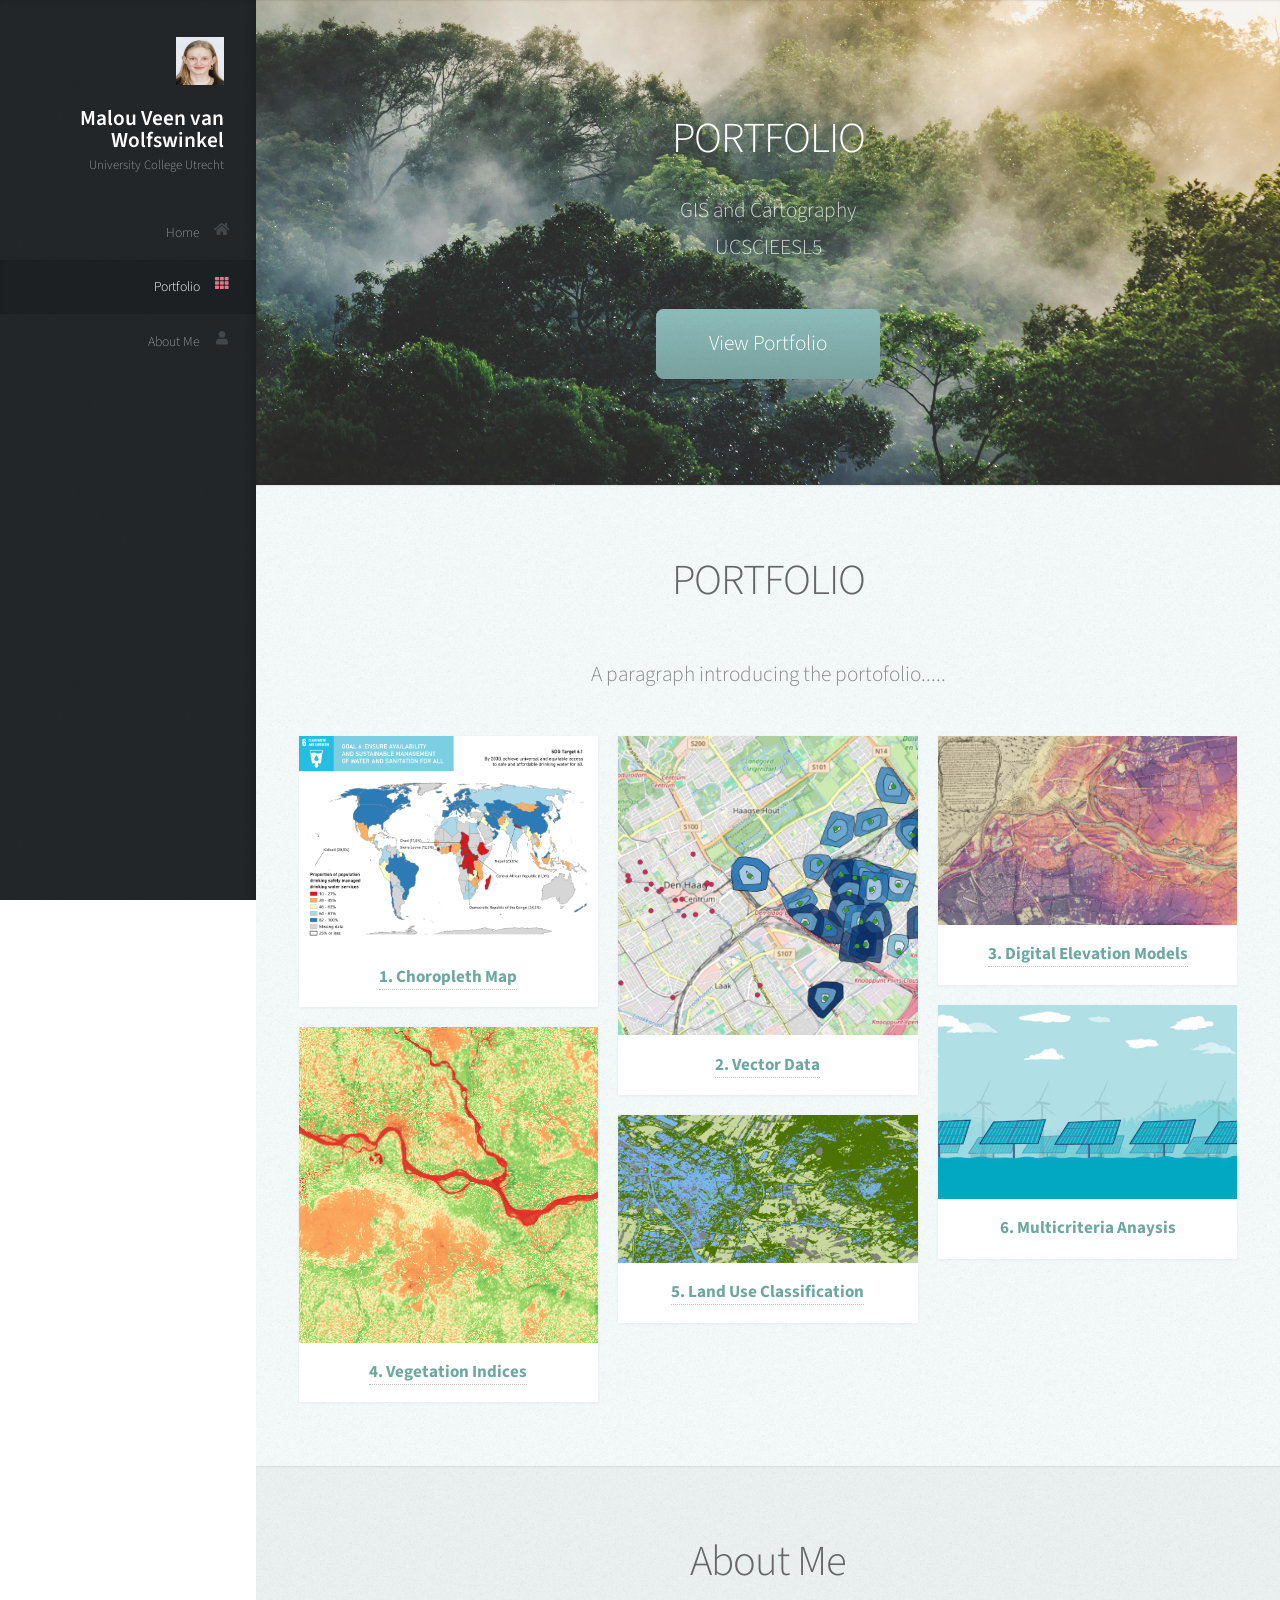
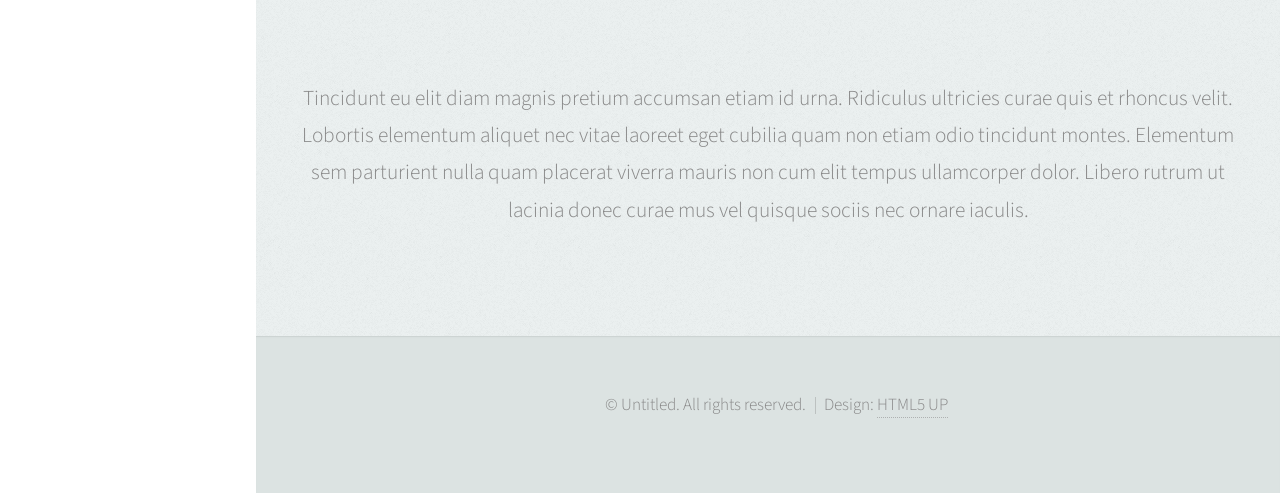
==== commit 85cc6c9c: "jpg to png" ====
--- a/index.html
+++ b/index.html
@@ -98,7 +98,7 @@
 										</header>
 									</article>
 									<article class="item">
-										<a href="5_land_use.html" class="image fit"><img src="images/5_cover.jpg" alt="" /></a>
+										<a href="5_land_use.html" class="image fit"><img src="images/5_cover.png" alt="" /></a>
 										<header>
 											<h3>
 												<a href="5_land_use.html">5. Land Use Classification</a>
@@ -116,7 +116,7 @@
 										</header>
 									</article>
 									<article class="item">
-										<a href="#" class="image fit"><img src="images/6_cover.jpg" alt="" /></a>
+										<a href="#" class="image fit"><img src="images/6_cover.png" alt="" /></a>
 										<header>
 											<h3>6. Multicriteria Anaysis</h3>
 										</header>
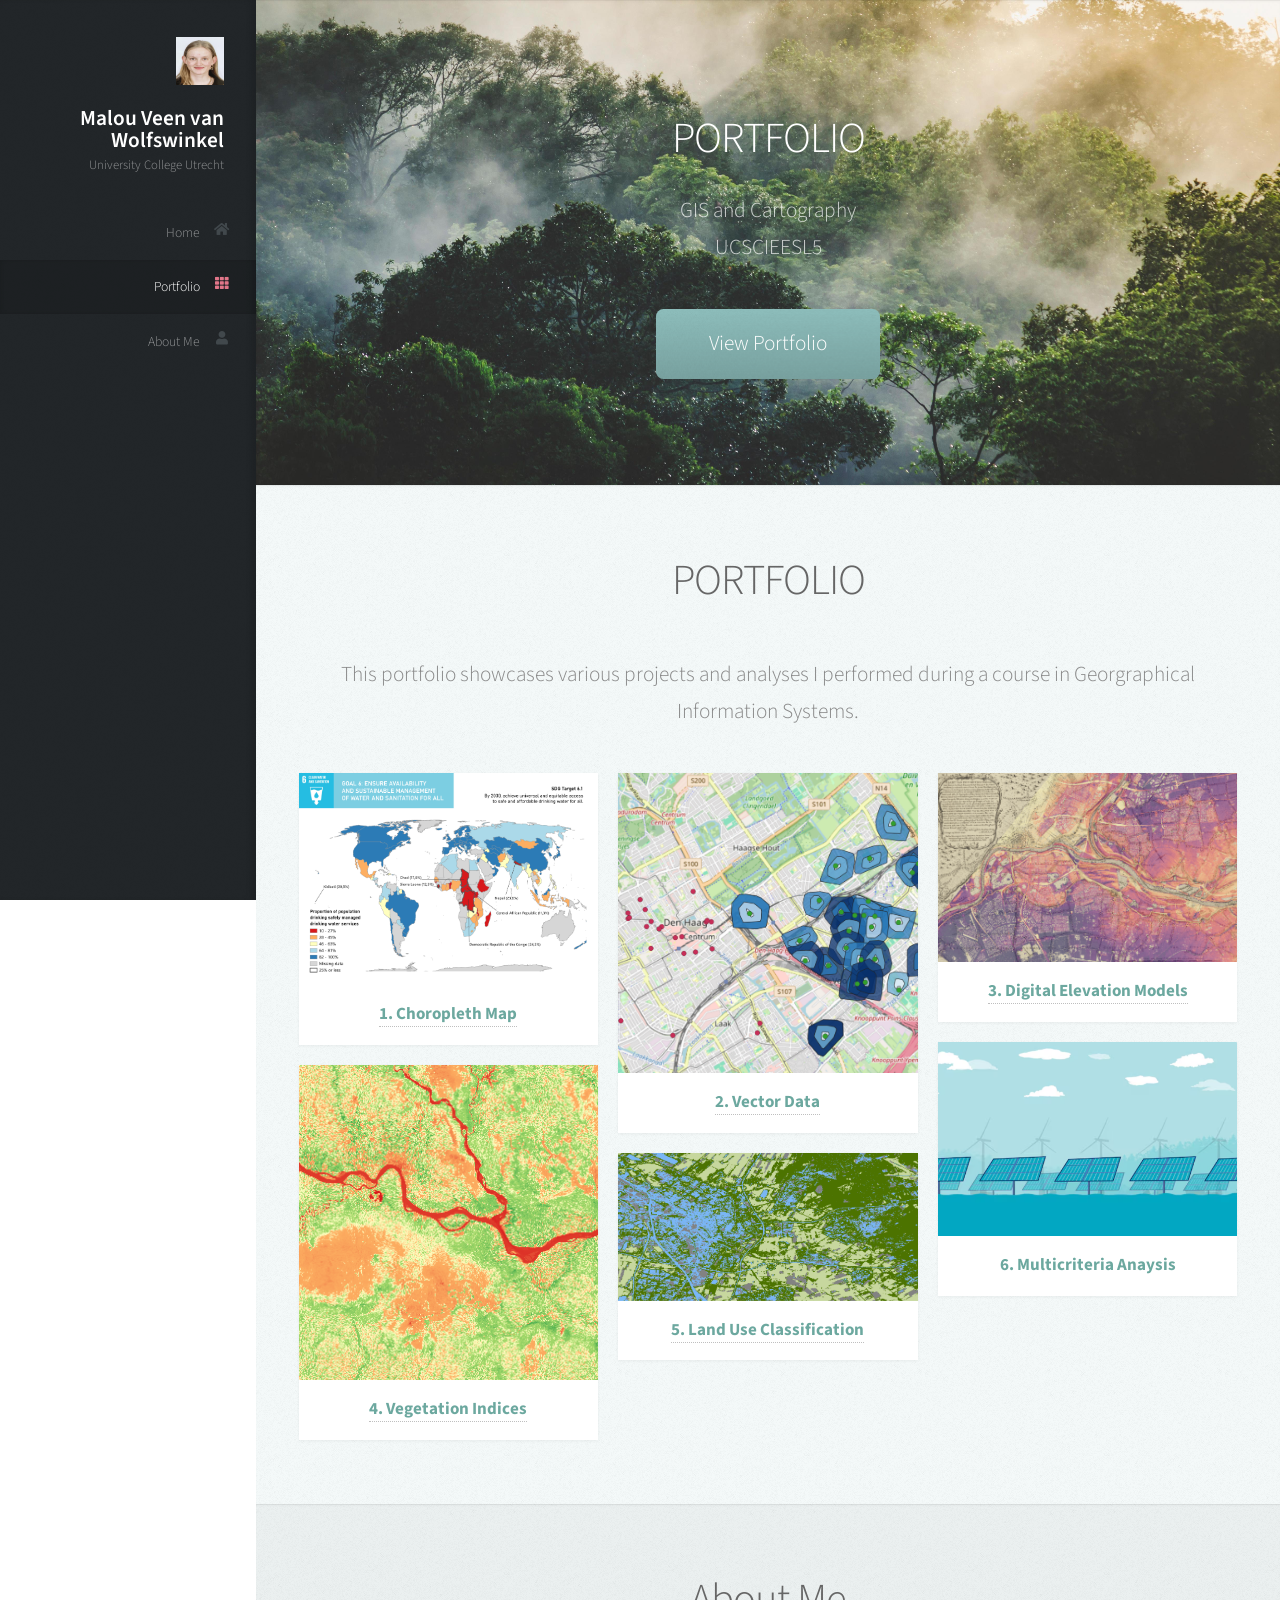
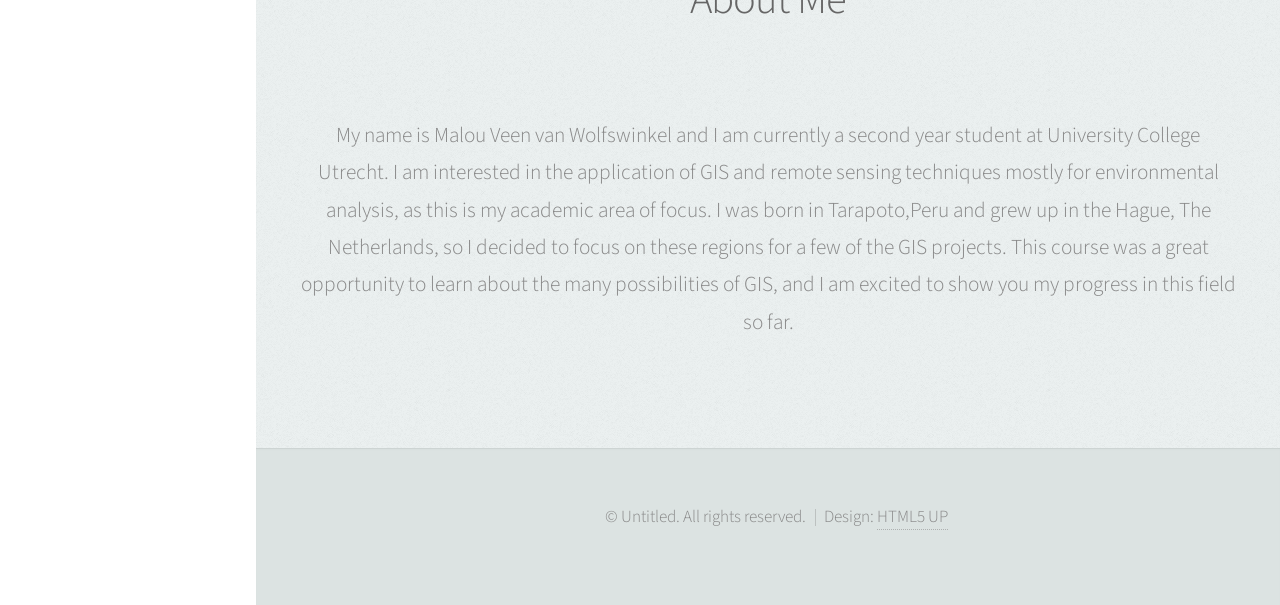
==== commit be3ad6ac: "About me" ====
--- a/index.html
+++ b/index.html
@@ -67,7 +67,7 @@
 								<h2>PORTFOLIO</h2>
 							</header>
 
-							<p>A paragraph introducing the portofolio.....</p>
+							<p>This portfolio showcases various projects and analyses I performed during a course in Georgraphical Information Systems.</p>
 
 							<div class="row">
 								<div class="col-4 col-12-mobile">
@@ -137,12 +137,13 @@
 
 							<a href="#" class="image featured"><img src="images/pic08.jpg" alt="" /></a>
 
-							<p>Tincidunt eu elit diam magnis pretium accumsan etiam id urna. Ridiculus
-							ultricies curae quis et rhoncus velit. Lobortis elementum aliquet nec vitae
-							laoreet eget cubilia quam non etiam odio tincidunt montes. Elementum sem
-							parturient nulla quam placerat viverra mauris non cum elit tempus ullamcorper
-							dolor. Libero rutrum ut lacinia donec curae mus vel quisque sociis nec
-							ornare iaculis.</p>
+							<p>
+								My name is Malou Veen van Wolfswinkel and I am currently a second year student at University College Utrecht. 
+								I am interested in the application of GIS and remote sensing techniques mostly for environmental analysis, as
+								this is my academic area of focus. I was born in Tarapoto,Peru and grew up in the Hague, The Netherlands, so 
+								I decided to focus on these regions for a few of the GIS projects. This course was a great opportunity to learn 
+								about the many possibilities of GIS, and I am excited to show you my progress in this field so far.
+							</p>
 
 						</div>
 					</section>
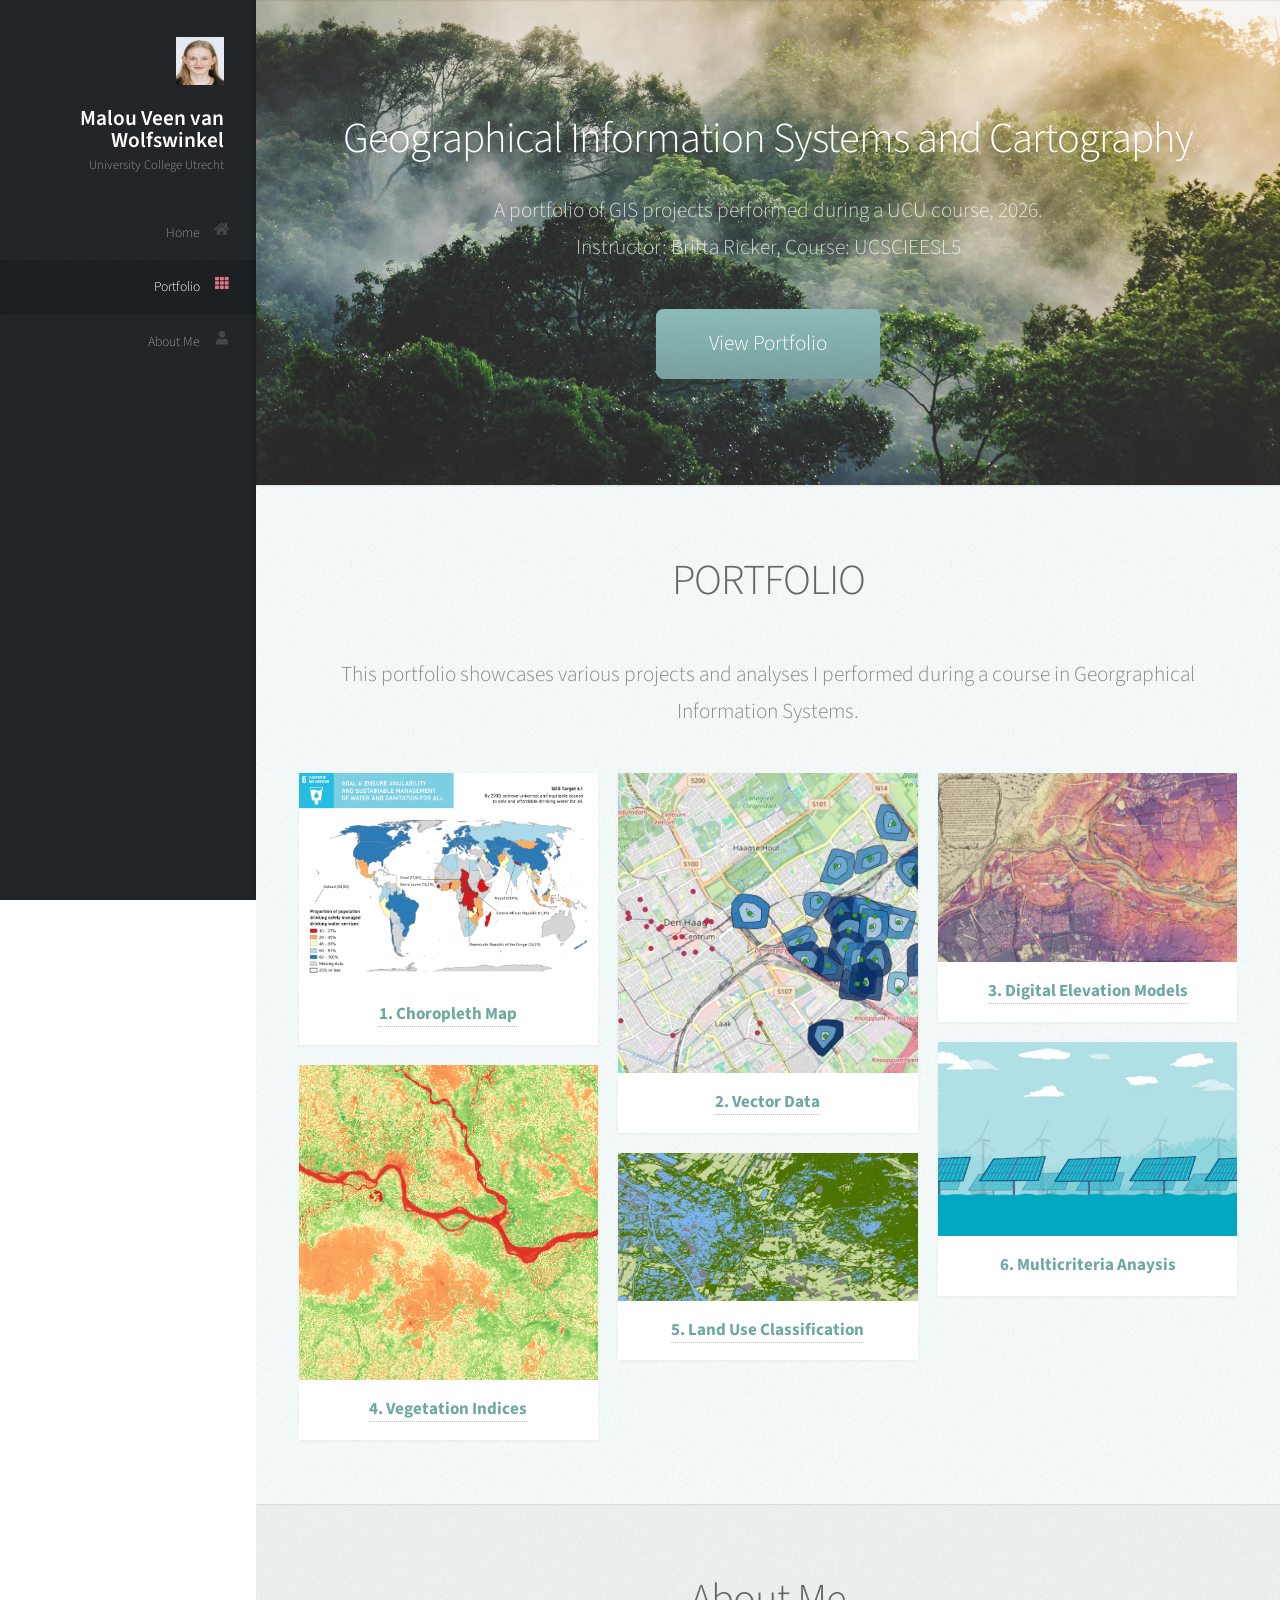
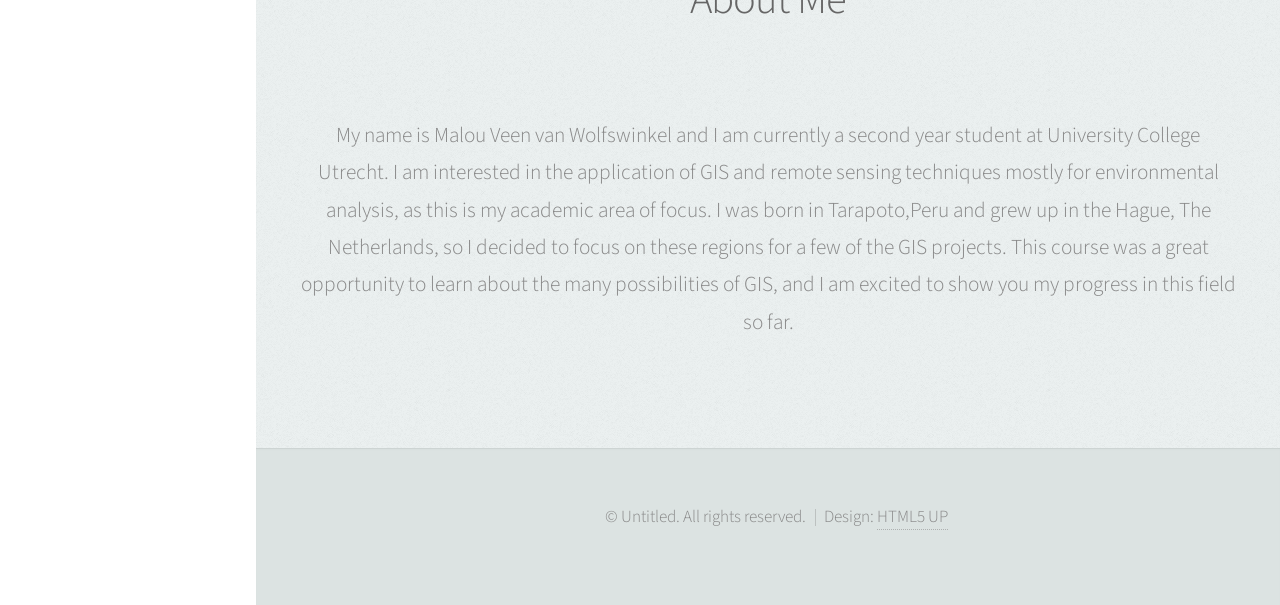
==== commit da0fa6cb: "small adjustments" ====
--- a/index.html
+++ b/index.html
@@ -47,9 +47,11 @@
 						<div class="container">
 
 							<header>
-								<h2 class="alt"><strong>PORTFOLIO</strong></h2>
-								<p>GIS and Cartography<br />
-								UCSCIEESL5</p>
+								<h2 class="alt"><strong>Geographical Information Systems and Cartography</strong></h2>
+								<p>
+									A portfolio of GIS projects performed during a UCU course, 2026.<br>
+									Instructor: Britta Ricker, Course: UCSCIEESL5<br>
+								</p>
 							</header>
 
 							<footer>
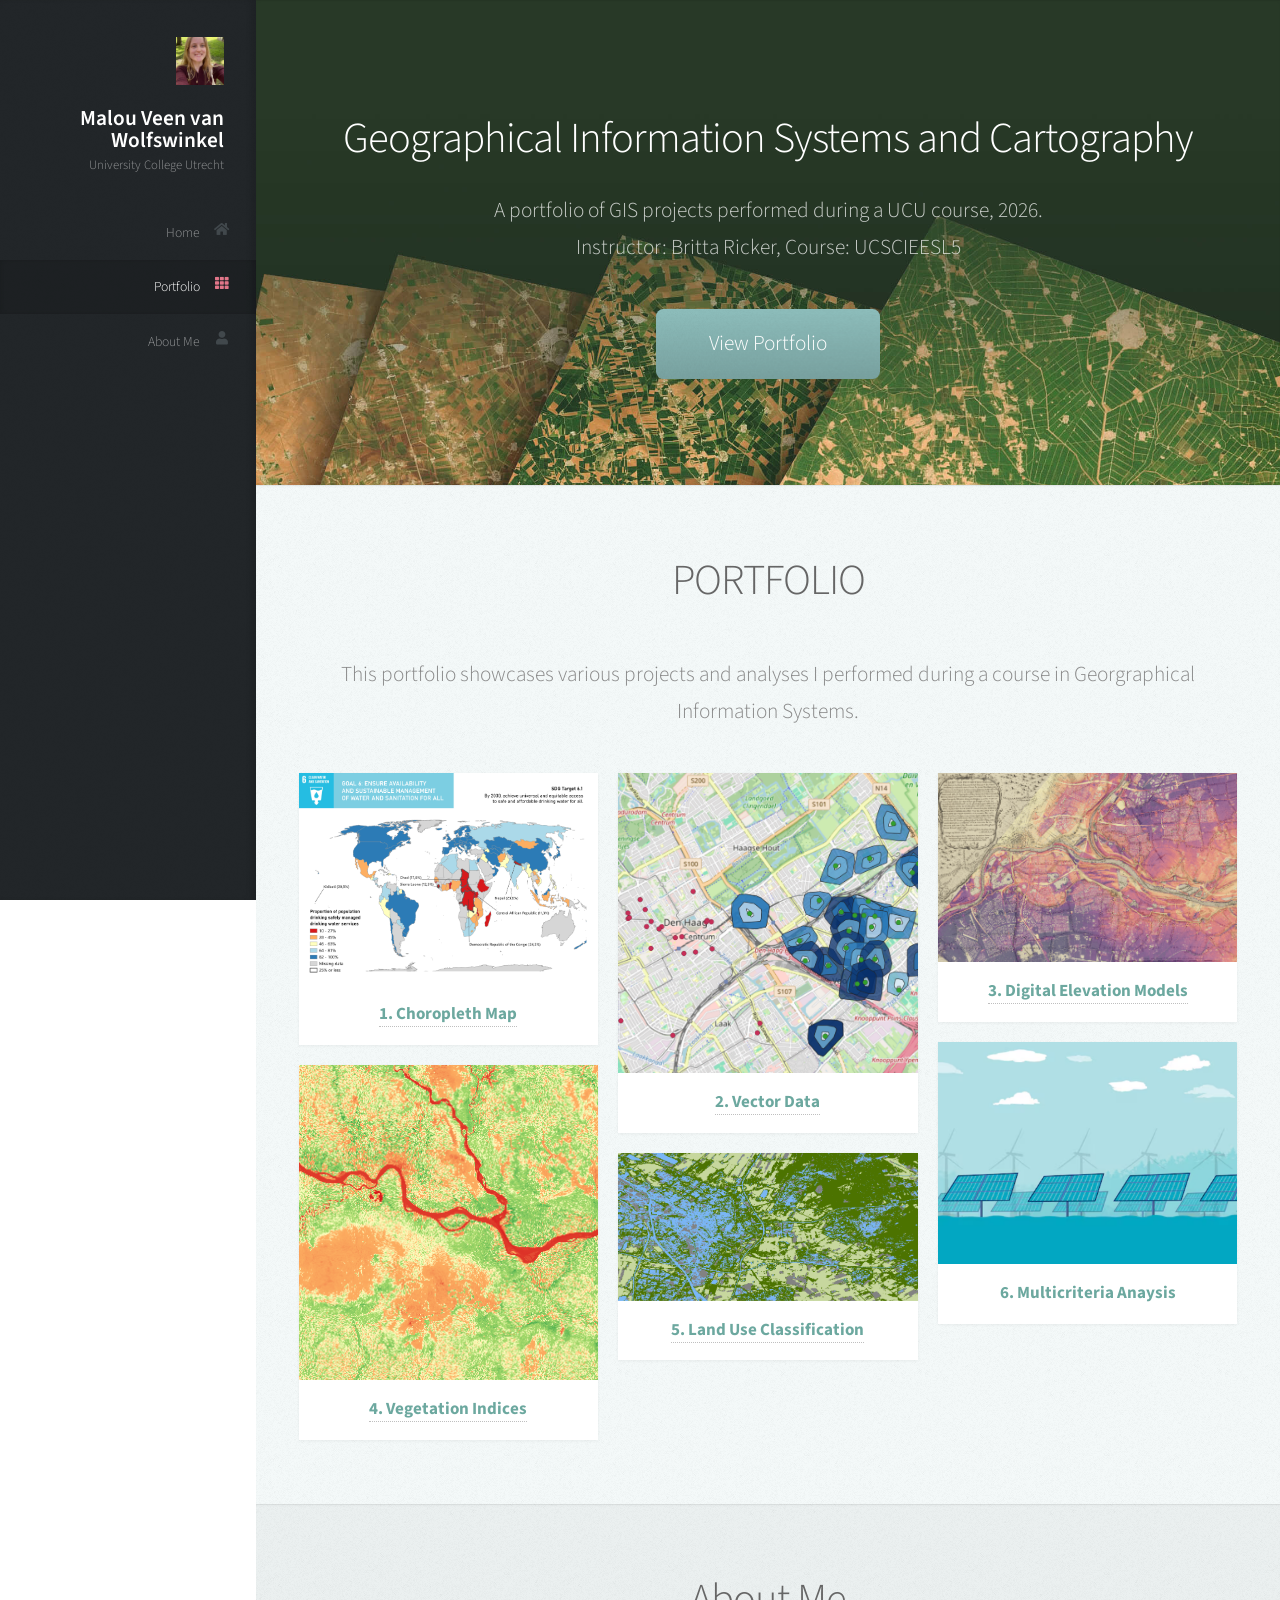
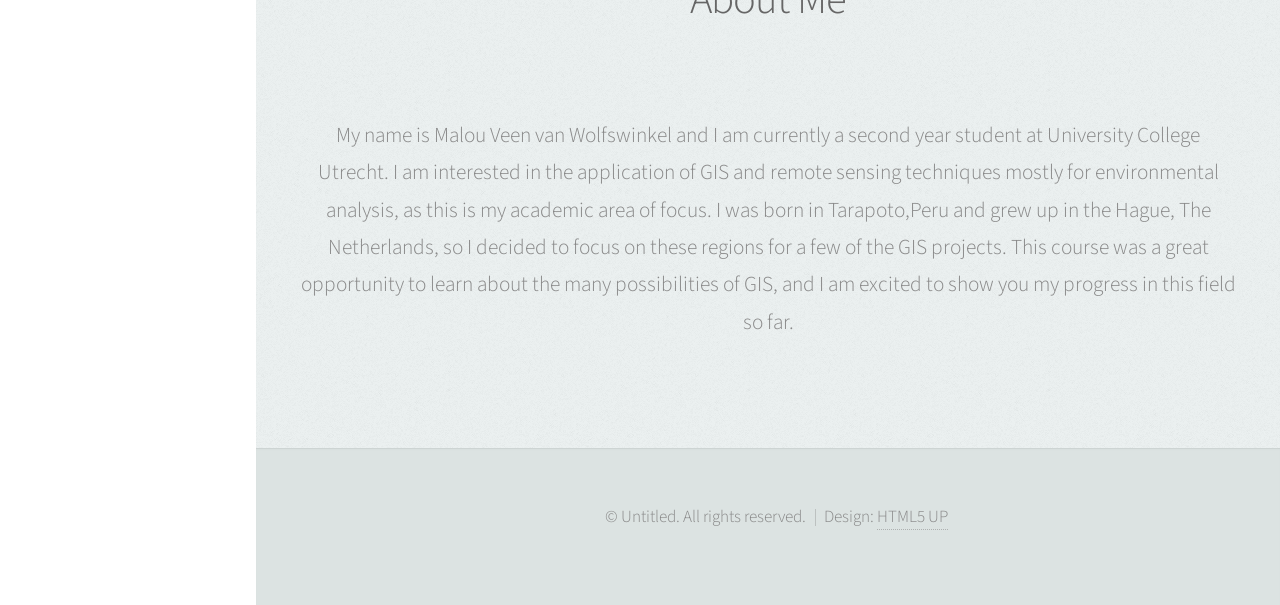
==== commit f935b278: "adjusting index.html for embedding" ====
--- a/index.html
+++ b/index.html
@@ -82,10 +82,10 @@
 										</header>
 									</article>
 									<article class="item">
-										<a href="4_vegetation_indices.html" class="image fit"><img src="images/4_vegetation_indices_cover.png" alt="" /></a>
+										<a href="4_vegetation_indices_embedded.html" class="image fit"><img src="images/4_vegetation_indices_cover.png" alt="" /></a>
 										<header>
 											<h3>
-												<a href="4_vegetation_indices.html">4. Vegetation Indices</a>
+												<a href="4_vegetation_indices_embedded.html">4. Vegetation Indices</a>
 											</h3>
 										</header>
 									</article>
--- a/assets/css/main.css
+++ b/assets/css/main.css
@@ -2711,3 +2711,14 @@
 #6ca89f
 #2b5651
 
+.grid {
+  display: grid;
+  grid-template-columns: 1fr 1fr;
+  gap: 20px;
+  width: 100%;
+}
+
+arcgis-embedded-map {
+  width: 100%;
+  height: 500px;
+}
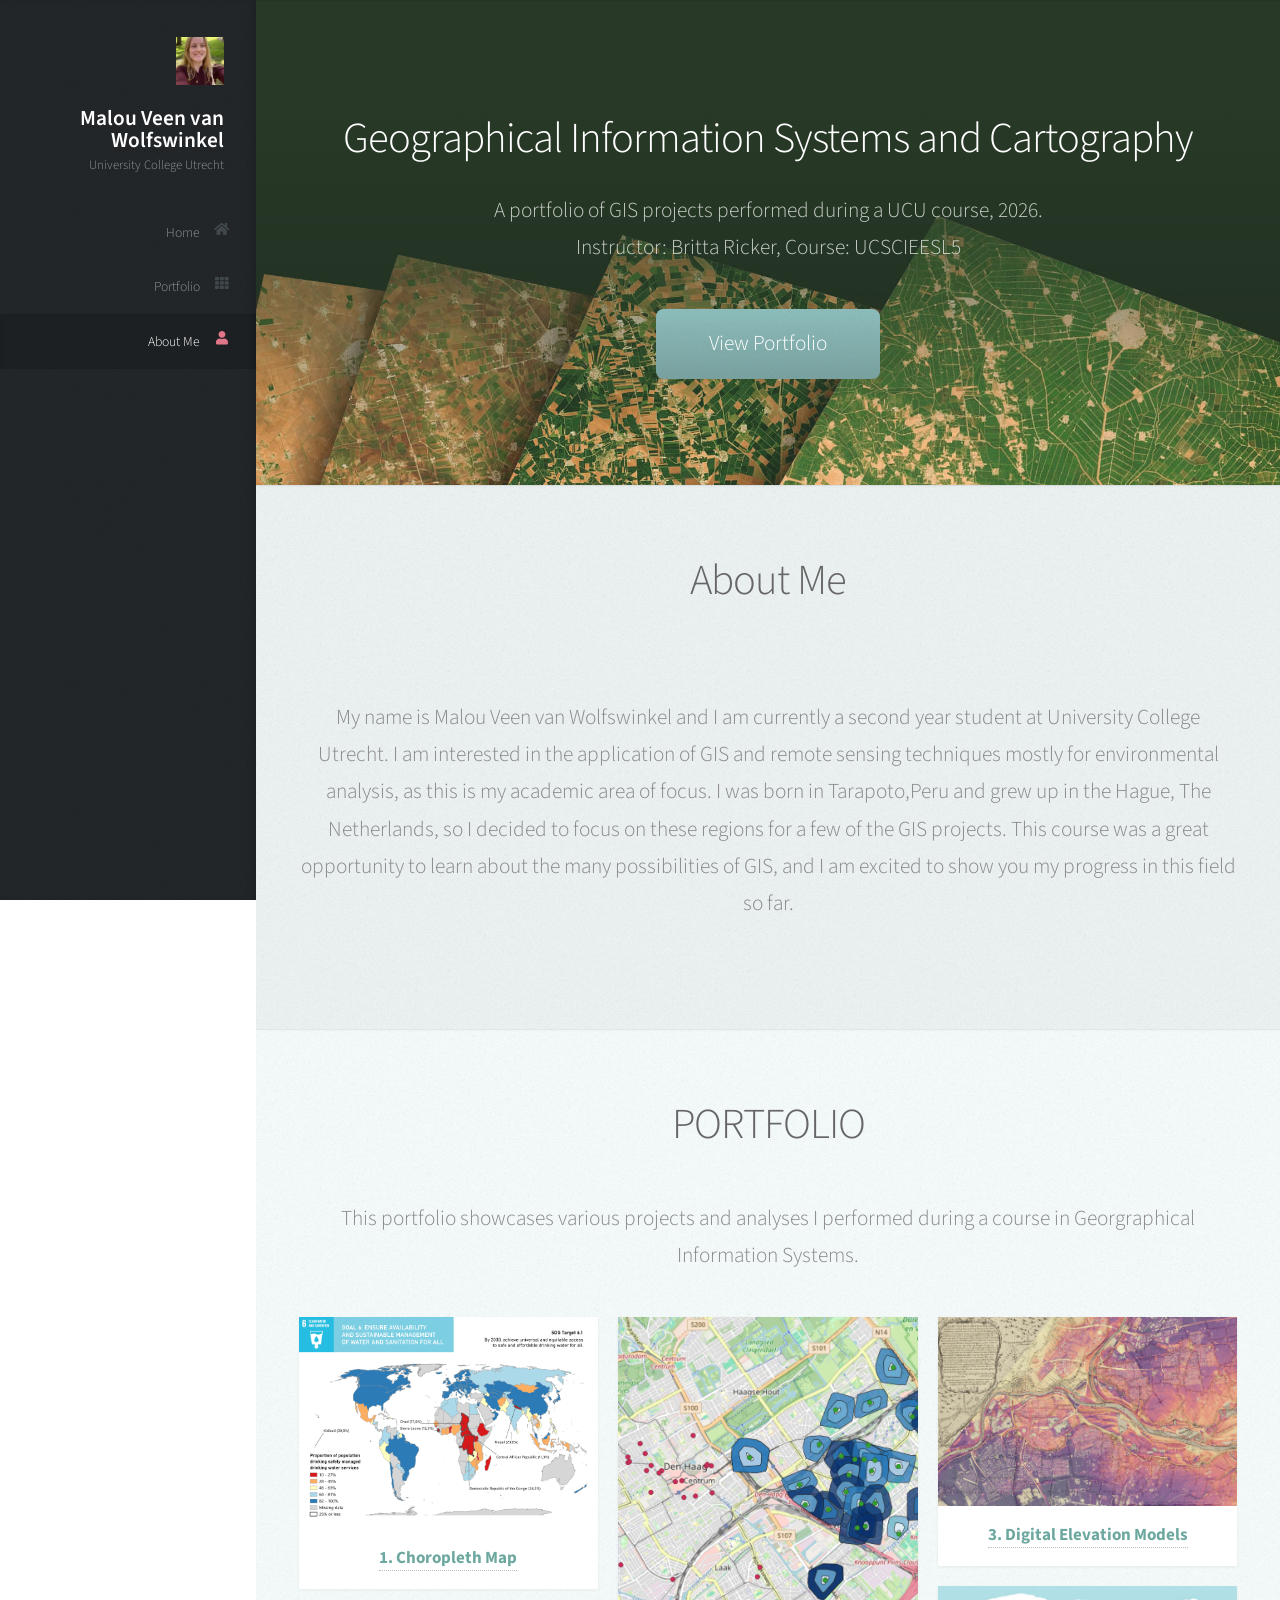
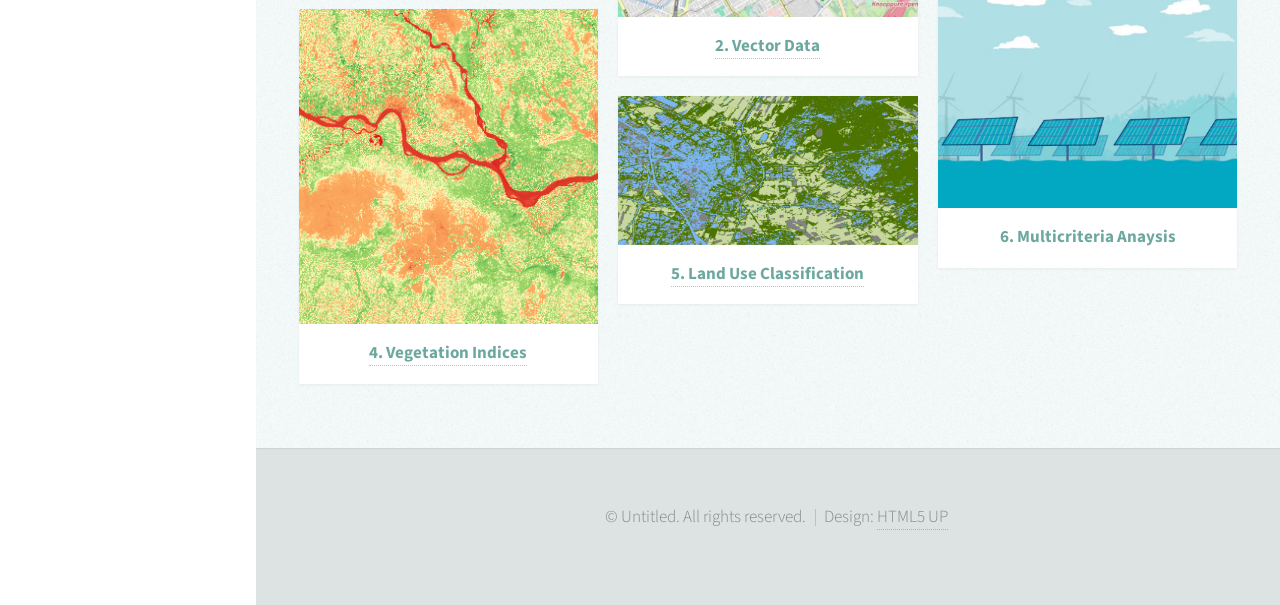
==== commit fb305e3c: "embedding attempt 5" ====
--- a/index.html
+++ b/index.html
@@ -61,6 +61,27 @@
 						</div>
 					</section>
 
+					<!-- About Me -->
+					<section id="about" class="three">
+						<div class="container">
+
+							<header>
+								<h2>About Me</h2>
+							</header>
+
+							<a href="#" class="image featured"><img src="images/pic08.jpg" alt="" /></a>
+
+							<p>
+								My name is Malou Veen van Wolfswinkel and I am currently a second year student at University College Utrecht. 
+								I am interested in the application of GIS and remote sensing techniques mostly for environmental analysis, as
+								this is my academic area of focus. I was born in Tarapoto,Peru and grew up in the Hague, The Netherlands, so 
+								I decided to focus on these regions for a few of the GIS projects. This course was a great opportunity to learn 
+								about the many possibilities of GIS, and I am excited to show you my progress in this field so far.
+							</p>
+
+						</div>
+					</section>
+					
 				<!-- Portfolio -->
 					<section id="portfolio" class="two">
 						<div class="container">
@@ -129,27 +150,6 @@
 						</div>
 					</section>
 
-				<!-- About Me -->
-					<section id="about" class="three">
-						<div class="container">
-
-							<header>
-								<h2>About Me</h2>
-							</header>
-
-							<a href="#" class="image featured"><img src="images/pic08.jpg" alt="" /></a>
-
-							<p>
-								My name is Malou Veen van Wolfswinkel and I am currently a second year student at University College Utrecht. 
-								I am interested in the application of GIS and remote sensing techniques mostly for environmental analysis, as
-								this is my academic area of focus. I was born in Tarapoto,Peru and grew up in the Hague, The Netherlands, so 
-								I decided to focus on these regions for a few of the GIS projects. This course was a great opportunity to learn 
-								about the many possibilities of GIS, and I am excited to show you my progress in this field so far.
-							</p>
-
-						</div>
-					</section>
-
 			</div>
 
 		<!-- Footer -->
--- a/assets/css/main.css
+++ b/assets/css/main.css
@@ -2711,6 +2711,7 @@
 #6ca89f
 #2b5651
 
+<!--Embedded maps-->
 .grid {
   display: grid;
   grid-template-columns: 1fr 1fr;
@@ -2718,7 +2719,50 @@
   width: 100%;
 }
 
-arcgis-embedded-map {
+.grid {
+  display: grid;
+  grid-template-columns: repeat(2, 1fr);
+  gap: 20px;
+  margin: 30px 0;
+}
+
+.grid iframe {
   width: 100%;
   height: 500px;
+  border: none;
+}
+
+.single-map {
+  margin-top: 30px;
+}
+
+.single-map iframe {
+  width: 100%;
+  height: 600px;
+  border: none;
+}
+
+@media screen and (max-width: 980px) {
+  .grid {
+    grid-template-columns: 1fr;
+  }
+}
+
+.grid {
+  display: grid;
+  grid-template-columns: repeat(2, minmax(0, 1fr));
+  gap: 20px;
+  width: 100%;
+}
+
+.map-card iframe {
+  width: 100%;
+  height: 500px;
+  border: none;
+}
+
+@media screen and (max-width: 980px) {
+  .grid {
+    grid-template-columns: 1fr;
+  }
 }
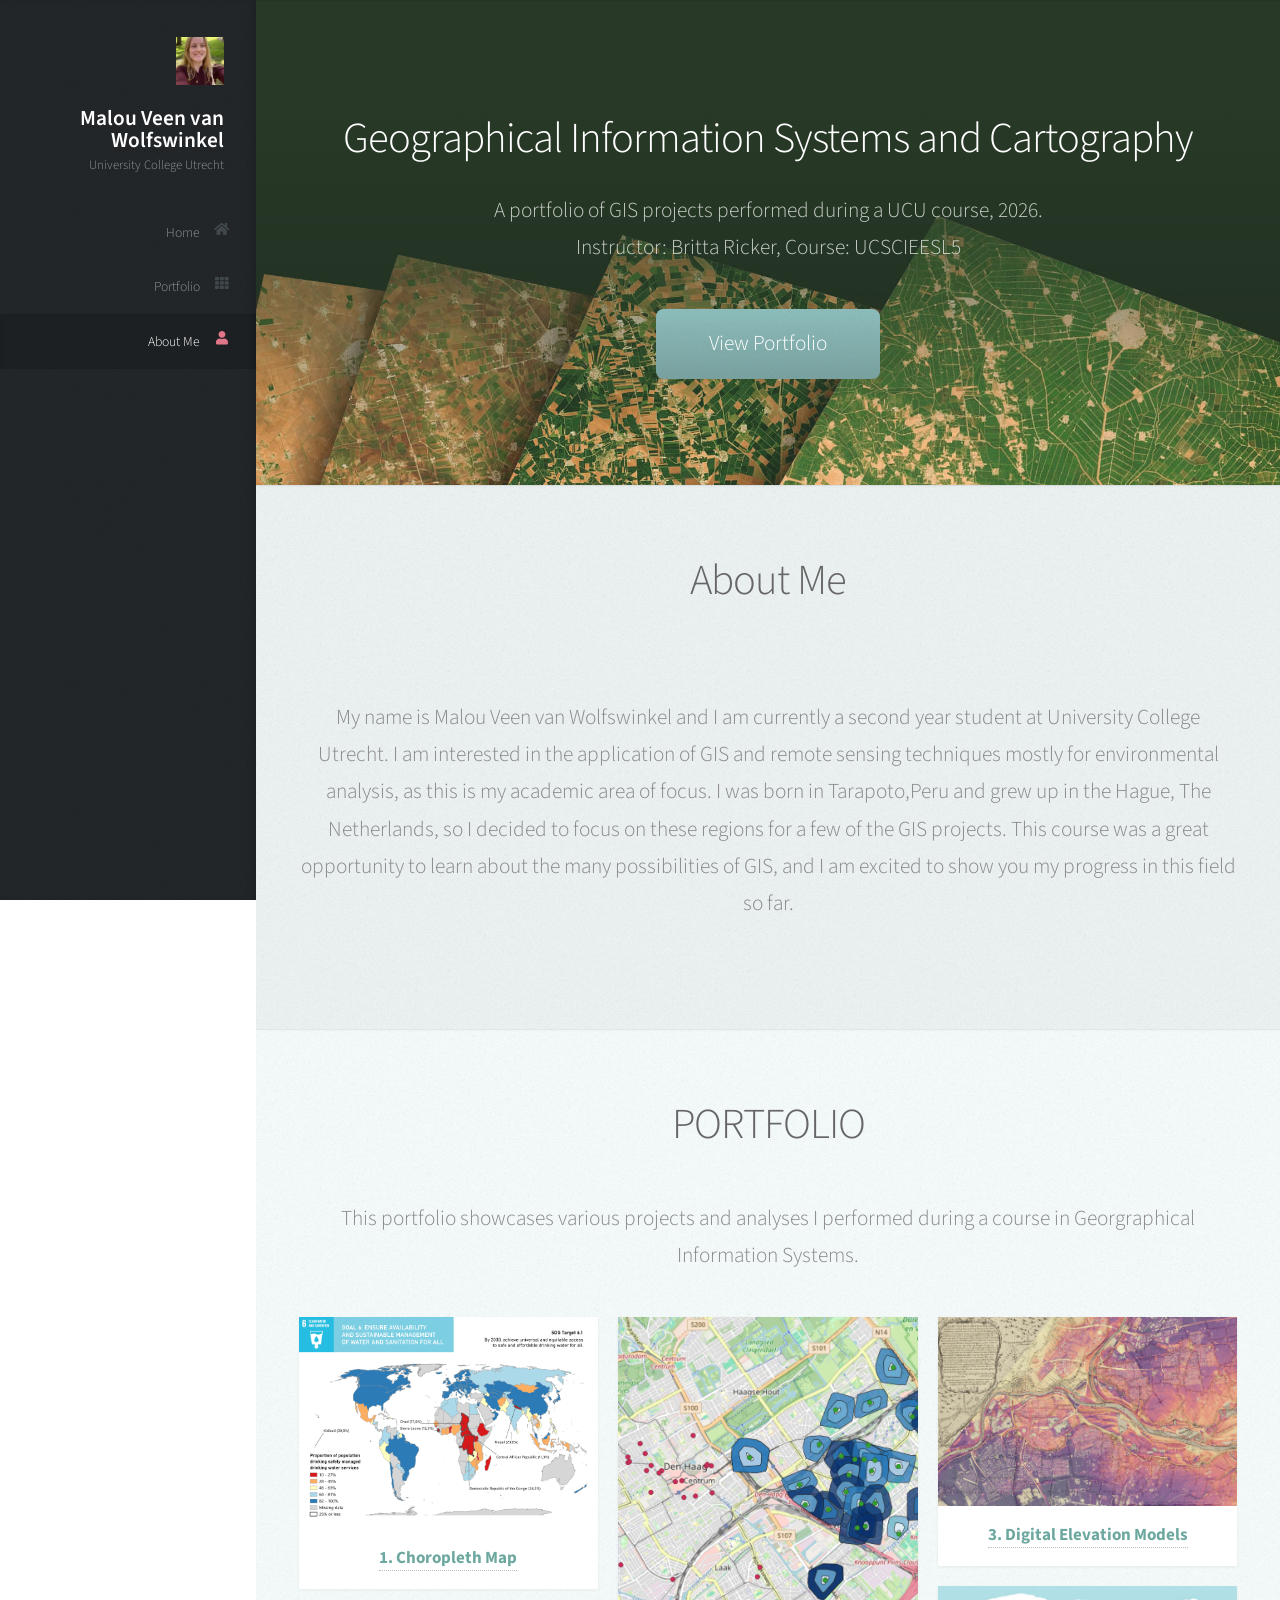
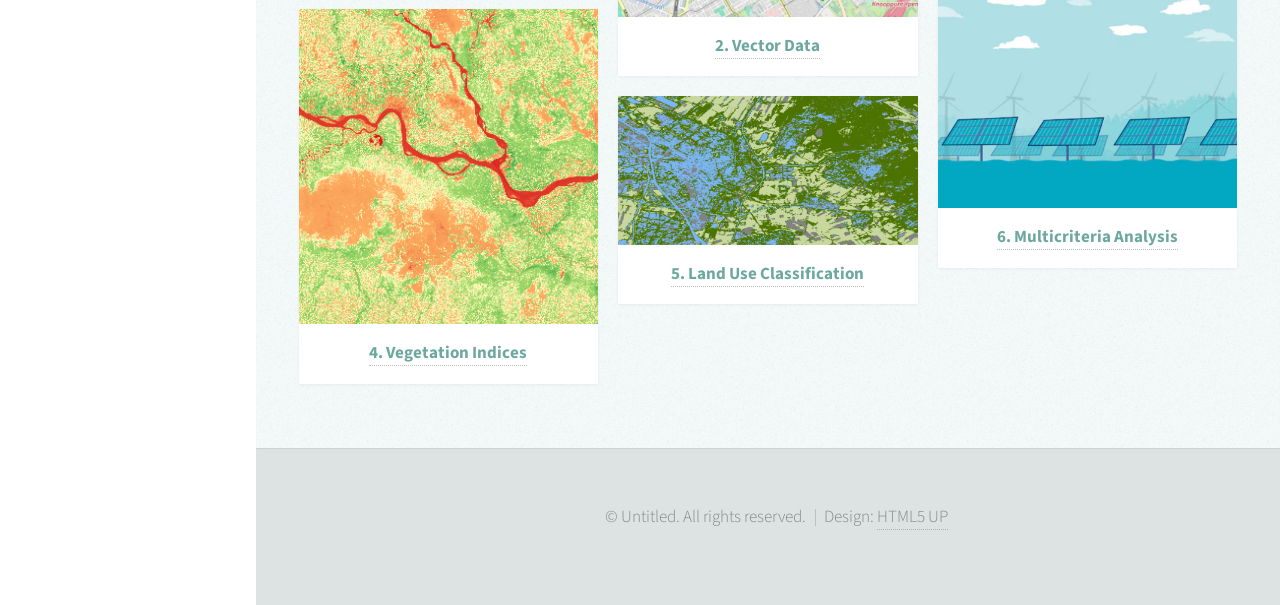
==== commit f5655955: "images and adding assignemnt 6 to" ====
--- a/index.html
+++ b/index.html
@@ -139,9 +139,11 @@
 										</header>
 									</article>
 									<article class="item">
-										<a href="#" class="image fit"><img src="images/6_cover.png" alt="" /></a>
+										<a href="6_multi_criteria_analysis.html" class="image fit"><img src="images/6_cover.png" alt="" /></a>
 										<header>
-											<h3>6. Multicriteria Anaysis</h3>
+											<h3>
+												<a href="6_multi_criteria_analysis.html">6. Multicriteria Analysis</a>
+											</h3>
 										</header>
 									</article>
 								</div>
--- a/assets/css/main.css
+++ b/assets/css/main.css
@@ -2765,4 +2765,17 @@
   .grid {
     grid-template-columns: 1fr;
   }
+}
+
+.map-row-2 iframe {
+  width: 100%;
+  height: 550px; /* increase from default */
+  border: none;
+}
+
+.map-row-2 {
+  display: grid;
+  grid-template-columns: 1fr 1fr;
+  gap: 10px; /* smaller gap = wider feel */
+  margin: 20px 0;
 }
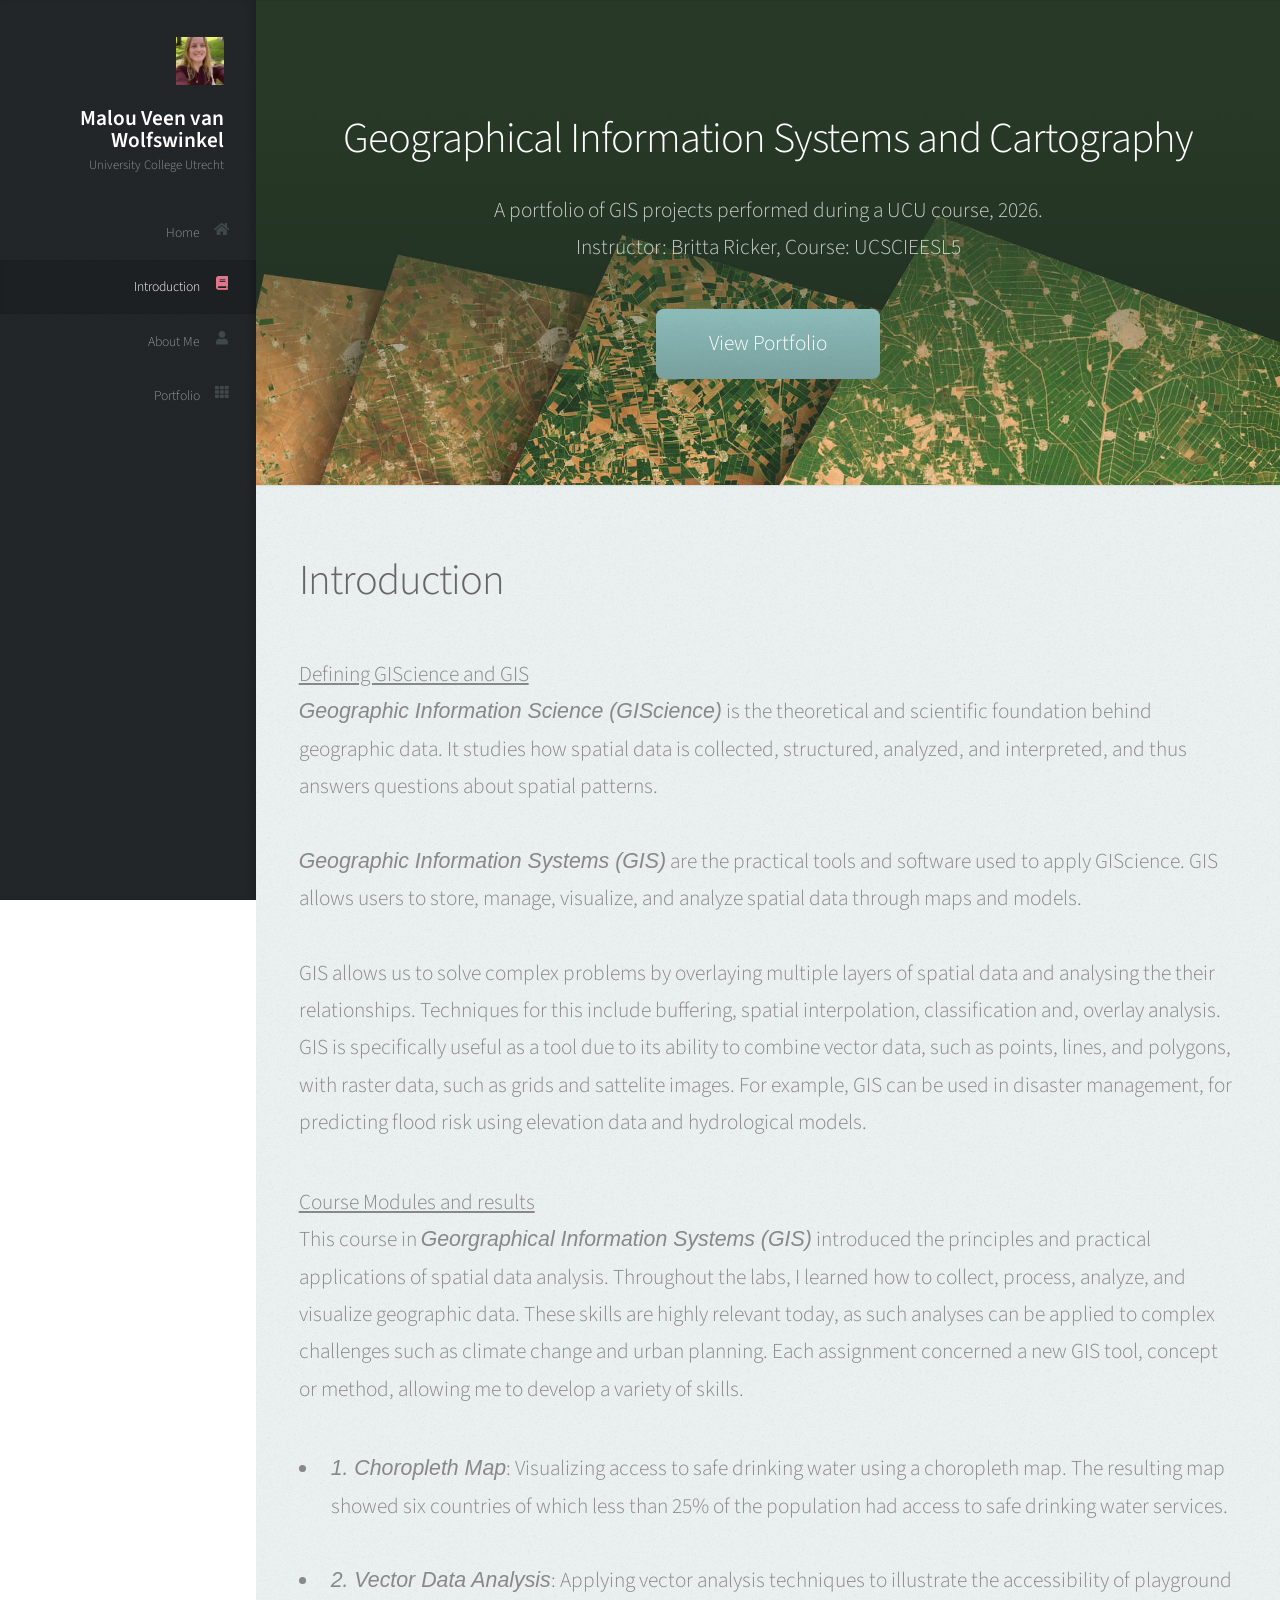
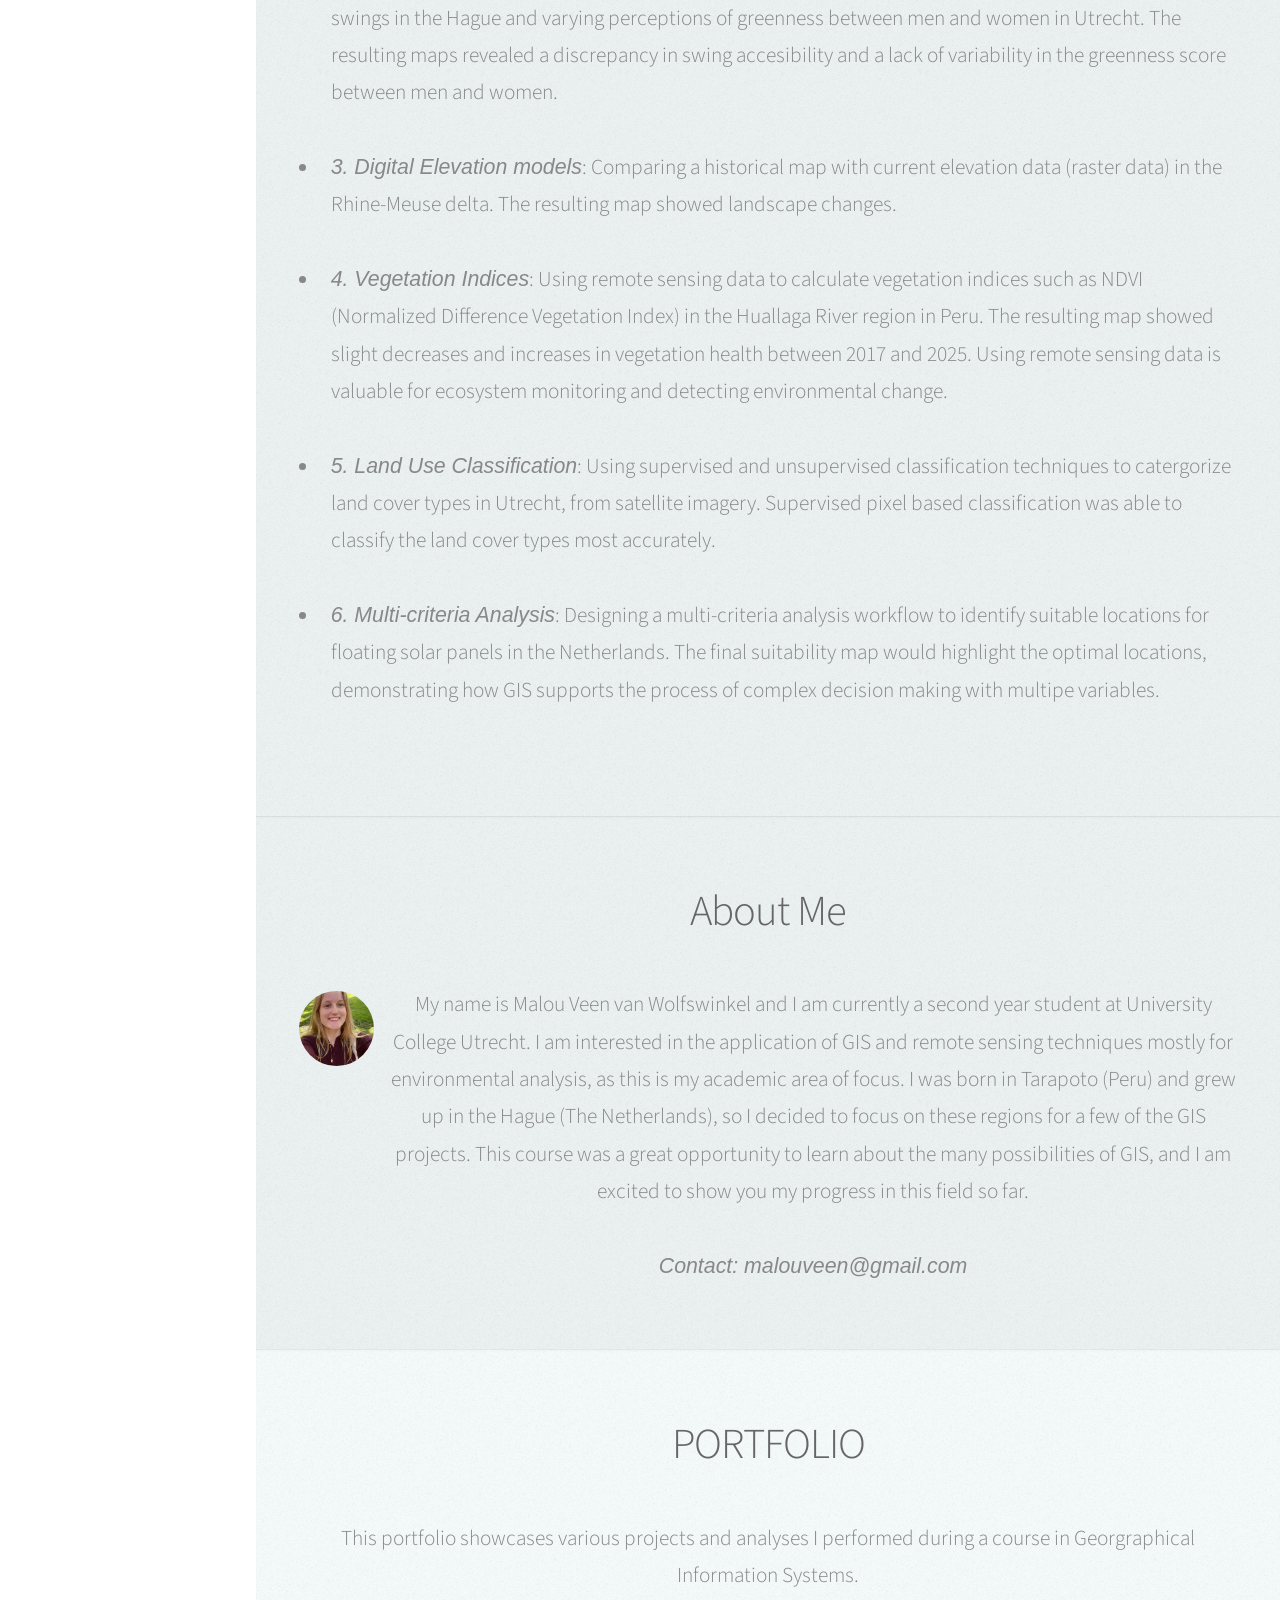
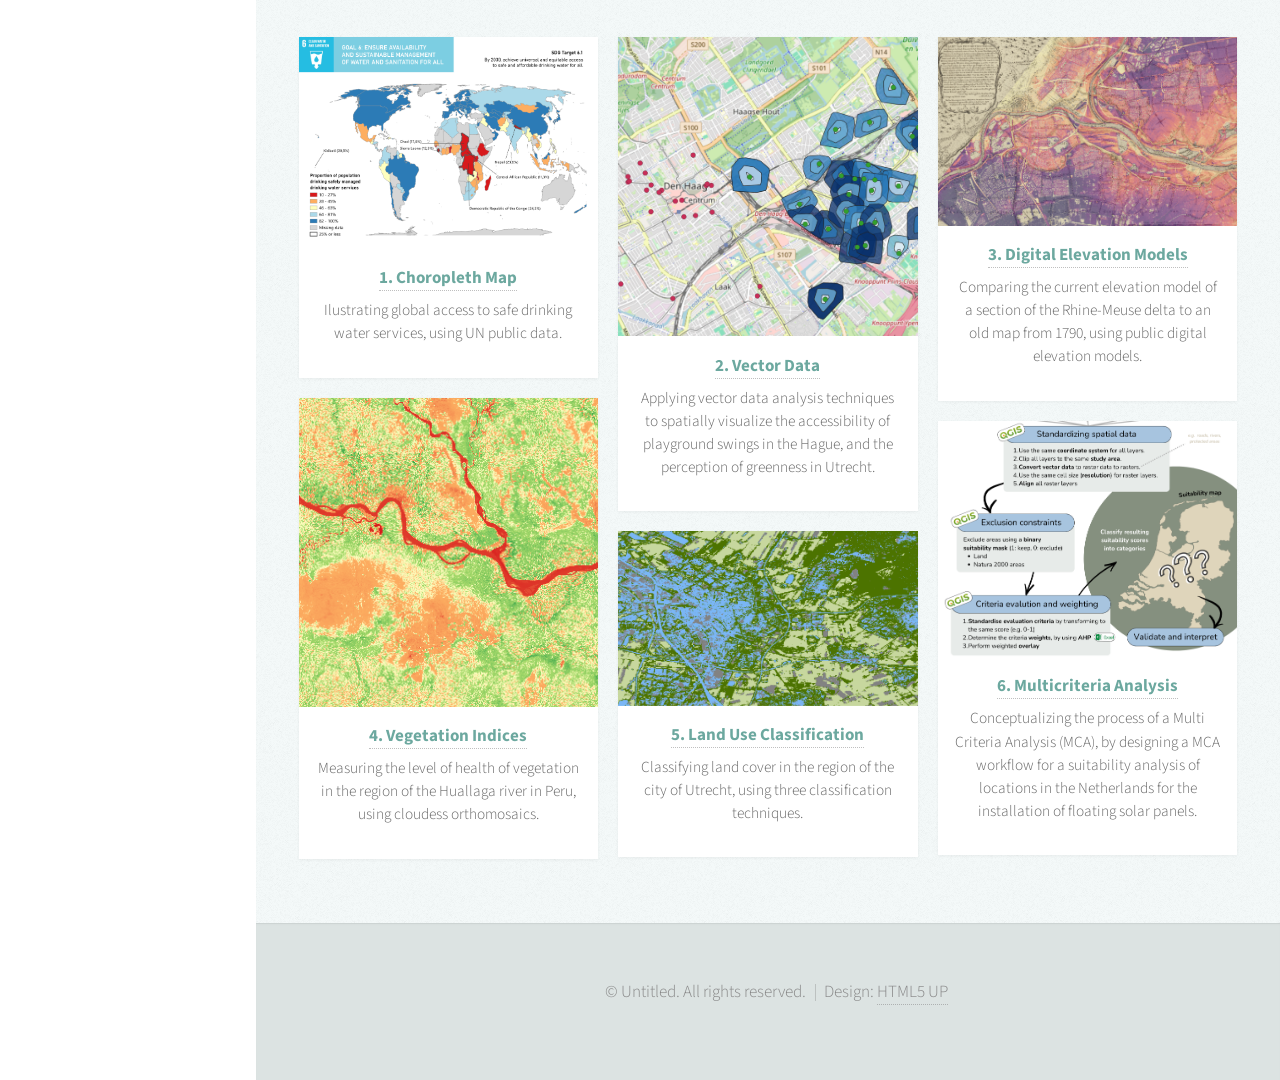
==== commit 7920d91a: "Final changes before hand in" ====
--- a/index.html
+++ b/index.html
@@ -29,8 +29,9 @@
 						<nav id="nav">
 							<ul>
 								<li><a href="#top" id="top-link"><span class="icon solid fa-home">Home</span></a></li>
+								<li><a href="#introduction" id="introduction-link"><span class="icon solid fa-book">Introduction</span></a></li>
+								<li><a href="#about" id="about-link"><span class="icon solid fa-user">About Me</span></a></li>
 								<li><a href="#portfolio" id="portfolio-link"><span class="icon solid fa-th">Portfolio</span></a></li>
-								<li><a href="#about" id="about-link"><span class="icon solid fa-user">About Me</span></a></li>
 								<!-- <li><a href="#contact" id="contact-link"><span class="icon solid fa-envelope">Contact</span></a></li> -->
 							</ul>
 						</nav>
@@ -61,6 +62,73 @@
 						</div>
 					</section>
 
+					<!--Introduction-->
+					<section id="introduction" class="three" style="text-align:left;">
+						<div class="container" >
+
+							<header>
+								<h2>Introduction</h2>
+							</header>
+							<u>
+								Defining GIScience and GIS
+							</u>
+							<p>
+								<i>Geographic Information Science (GIScience)</i> is the theoretical and scientific foundation behind geographic data. 
+								It studies how spatial data is collected, structured, analyzed, and interpreted, and thus answers questions about 
+								spatial patterns.<br><br>
+							
+								<i>Geographic Information Systems (GIS)</i> are the practical tools and software used to apply GIScience. 
+								GIS allows users to store, manage, visualize, and analyze spatial data through maps and models.<br><br>
+
+								GIS allows us to solve complex problems by overlaying multiple layers of spatial data and analysing the their relationships.
+								Techniques for this include buffering, spatial interpolation, classification and, overlay analysis. GIS is specifically useful 
+								as a tool due to its ability to combine vector data, such as points, lines, and polygons, with raster data, such as grids and sattelite images.
+								For example, GIS can be used in disaster management, for predicting flood risk using elevation data and hydrological models. 
+							</p>
+
+							<u>Course Modules and results</u>
+							<p>
+								This course in <i>Georgraphical Information Systems (GIS)</i> introduced the principles and 
+								practical applications of spatial data analysis. Throughout the labs, I learned how to collect,
+								process, analyze, and visualize geographic data. These skills are highly relevant today, as such analyses
+								can be applied to complex challenges such as climate change and urban planning.
+								Each assignment concerned a new GIS tool, concept or method, allowing me to develop a variety of skills.
+
+								<ul>
+									<li>
+										<i>1. Choropleth Map</i>: Visualizing access to safe drinking water using a choropleth map. The resulting map 
+										showed six countries of which less than 25% of the population had access to safe drinking water services.
+									</li>
+									<br>
+									<li>
+										<i>2. Vector Data Analysis</i>: Applying vector analysis techniques to illustrate the accessibility of playground swings in the Hague
+										and varying perceptions of greenness between men and women in Utrecht. The resulting maps revealed a discrepancy in swing accesibility and 
+										a lack of variability in the greenness score between men and women. 
+									</li>
+									<br>
+									<li>
+										<i>3. Digital Elevation models</i>: Comparing a historical map with current elevation data (raster data) in the Rhine-Meuse delta.
+										The resulting map showed landscape changes.
+									</li>
+									<br>
+									<li>
+										<i>4. Vegetation Indices</i>: Using remote sensing data to calculate vegetation indices such as NDVI (Normalized Difference Vegetation Index) in the Huallaga River region in Peru.
+										The resulting map showed slight decreases and increases in vegetation health between 2017 and 2025. Using remote sensing data is valuable for ecosystem monitoring and detecting environmental change.
+									</li>
+									<br>
+									<li>
+										<i>5. Land Use Classification</i>: Using supervised and unsupervised classification techniques to catergorize land cover types in Utrecht, from satellite imagery.
+										Supervised pixel based classification was able to classify the land cover types most accurately.
+									</li>
+									<br>
+									<li>
+										<i>6. Multi-criteria Analysis</i>: Designing a multi-criteria analysis workflow to identify suitable locations for floating solar panels in the Netherlands. The final suitability map would 
+										highlight the optimal locations, demonstrating how GIS supports the process of complex decision making with multipe variables.
+									</li>
+							</p>
+						</div>
+					</section>
+
 					<!-- About Me -->
 					<section id="about" class="three">
 						<div class="container">
@@ -69,15 +137,19 @@
 								<h2>About Me</h2>
 							</header>
 
-							<a href="#" class="image featured"><img src="images/pic08.jpg" alt="" /></a>
-
-							<p>
-								My name is Malou Veen van Wolfswinkel and I am currently a second year student at University College Utrecht. 
-								I am interested in the application of GIS and remote sensing techniques mostly for environmental analysis, as
-								this is my academic area of focus. I was born in Tarapoto,Peru and grew up in the Hague, The Netherlands, so 
-								I decided to focus on these regions for a few of the GIS projects. This course was a great opportunity to learn 
-								about the many possibilities of GIS, and I am excited to show you my progress in this field so far.
-							</p>
+							<div class="about-flex">
+								<img src="images/profile.png" alt="" class="about-img" />
+
+								<p>
+									My name is Malou Veen van Wolfswinkel and I am currently a second year student at University College Utrecht.   
+									I am interested in the application of GIS and remote sensing techniques mostly for environmental analysis, as  
+									this is my academic area of focus. I was born in Tarapoto (Peru) and grew up in the Hague (The Netherlands), so   
+									I decided to focus on these regions for a few of the GIS projects. This course was a great opportunity to learn   
+									about the many possibilities of GIS, and I am excited to show you my progress in this field so far.  <br><br>
+
+									<i>Contact: malouveen@gmail.com</i>
+								</p>
+							</div>
 
 						</div>
 					</section>
@@ -95,11 +167,12 @@
 							<div class="row">
 								<div class="col-4 col-12-mobile">
 									<article class="item">
-										<a href="1_choropleth_map.html" class="image fit"><img src="images/pic02.png" alt="" /></a>
+										<a href="1_choropleth_map.html" class="image fit"><img src="images/1_map_combined.png" alt="" /></a>
 										<header>
 											<h3>
 												<a href="1_choropleth_map.html">1. Choropleth Map</a>
 											</h3>
+											<p>Ilustrating global access to safe drinking water services, using UN public data.</p>
 										</header>
 									</article>
 									<article class="item">
@@ -108,6 +181,7 @@
 											<h3>
 												<a href="4_vegetation_indices_embedded.html">4. Vegetation Indices</a>
 											</h3>
+											<p>Measuring the level of health of vegetation in the region of the Huallaga river in Peru, using cloudess orthomosaics.</p>
 										</header>
 									</article>
 								</div>
@@ -118,6 +192,7 @@
 											<h3>
 												<a href="2_vector_data.html">2. Vector Data</a>
 											</h3>
+											<p>Applying vector data analysis techniques to spatially visualize the accessibility of playground swings in the Hague, and the perception of greenness in Utrecht. </p>
 										</header>
 									</article>
 									<article class="item">
@@ -126,6 +201,7 @@
 											<h3>
 												<a href="5_land_use.html">5. Land Use Classification</a>
 											</h3>
+											<p>Classifying land cover in the region of the city of Utrecht, using three classification techniques.</p>
 										</header>
 									</article>
 								</div>
@@ -136,6 +212,7 @@
 											<h3>
 												<a href="3_digital_elevation.html">3. Digital Elevation Models</a>
 											</h3>
+											<p>Comparing the current elevation model of a section of the Rhine-Meuse delta to an old map from 1790, using public digital elevation models.</p>
 										</header>
 									</article>
 									<article class="item">
@@ -144,6 +221,7 @@
 											<h3>
 												<a href="6_multi_criteria_analysis.html">6. Multicriteria Analysis</a>
 											</h3>
+											<p>Conceptualizing the process of a Multi Criteria Analysis (MCA), by designing a MCA workflow for a suitability analysis of locations in the Netherlands for the installation of floating solar panels. </p>
 										</header>
 									</article>
 								</div>
--- a/assets/css/main.css
+++ b/assets/css/main.css
@@ -2778,4 +2778,29 @@
   grid-template-columns: 1fr 1fr;
   gap: 10px; /* smaller gap = wider feel */
   margin: 20px 0;
+}
+
+.item header p {
+    margin: 0.5em 1em 1em;
+    font-size: 0.9em;
+    color: #666;
+    line-height: 1.5;
+}
+
+
+.about-flex {
+  display: flex;
+  align-items: flex-start; /* aligns with top of text */
+  gap: 15px;
+}
+
+.about-img {
+  height: 75px;   /* same height as text */
+  width: auto;
+  border-radius: 50%; /* optional */
+  margin-top: 0.2em; /* small tweak for alignment */
+}
+
+.about-flex p {
+  margin: 0;
 }
